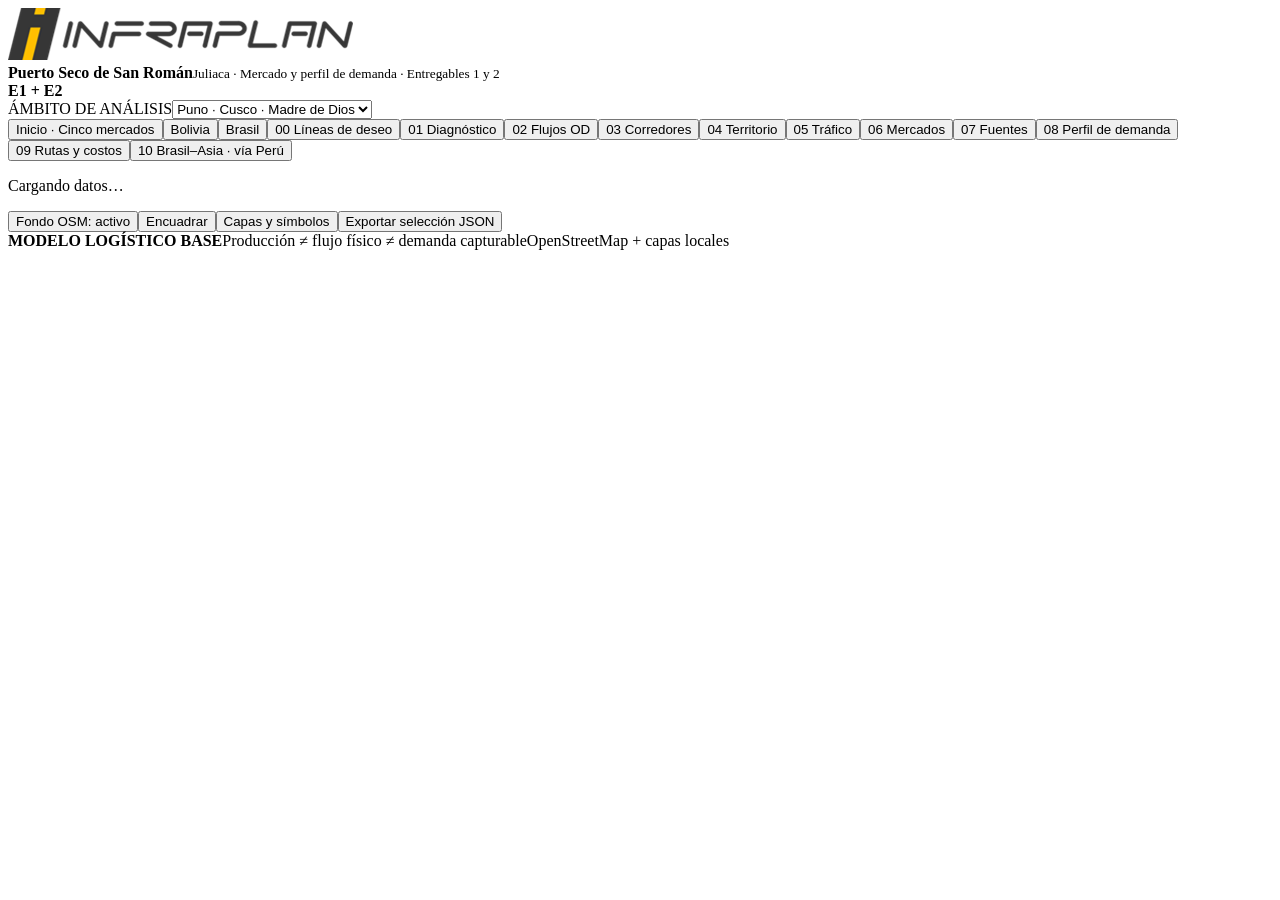
==== index.html @ 5a766ea3 "Add files via upload" ====
<!doctype html><html lang="es"><head><meta charset="utf-8"><meta name="viewport" content="width=device-width,initial-scale=1"><title>INFRAPLAN · Mercado y demanda E1–E2</title><link rel="stylesheet" href="vendor/leaflet.css"><link rel="stylesheet" href="style.css"><link rel="stylesheet" href="e2/laboratorio/laboratorio.css"><link rel="stylesheet" href="e2/laboratorio/motor_e2.css"><link rel="stylesheet" href="e2/fichas/fichas_cadenas.css"><link rel="stylesheet" href="e2/laboratorio/radar_parametros.css"></head><body>
<header><div class="brand"><img src="logo.png" alt="INFRAPLAN"></div><div><b>Puerto Seco de San Román</b><small>Juliaca · Mercado y perfil de demanda · Entregables 1 y 2</small></div><span class="edition"><b>E1 + E2</b></span></header>
<aside><div class="scope"><label for="region">ÁMBITO DE ANÁLISIS</label><select id="region"><option value="CORE">Puno · Cusco · Madre de Dios</option><option value="ALL">Macro-sur ampliado</option><option>PUNO</option><option>CUSCO</option><option>MADRE DE DIOS</option><option>AREQUIPA</option><option>MOQUEGUA</option><option>TACNA</option></select></div>
<nav><button data-tab="sintesis">Inicio · Cinco mercados</button><button data-tab="bolivia">Bolivia</button><button data-tab="brasil">Brasil</button><button data-tab="deseo">00 Líneas de deseo</button><button data-tab="diagnostico" class="active">01 Diagnóstico</button><button data-tab="flujos">02 Flujos OD</button><button data-tab="cadenas">03 Corredores</button><button data-tab="territorio">04 Territorio</button><button data-tab="trafico">05 Tráfico</button><button data-tab="mercados">06 Mercados</button><button data-tab="control">07 Fuentes</button><button data-tab="e2_perfil">08 Perfil de demanda</button><button data-tab="e2_rutas">09 Rutas y costos</button><button data-tab="e2_mercados">10 Brasil–Asia · vía Perú</button></nav><div id="content"><p>Cargando datos…</p></div></aside>
<main><div id="map"></div><div class="maptools"><button id="baseBtn">Fondo OSM: activo</button><button id="fit">Encuadrar</button><button id="layersBtn">Capas y símbolos</button><button id="export">Exportar selección JSON</button></div><div id="layers" hidden></div><div class="mapnote"><b>MODELO LOGÍSTICO BASE</b><span>Producción ≠ flujo físico ≠ demanda capturable</span><span id="mapstatus">OpenStreetMap + capas locales</span></div><div id="detail" hidden><button id="close">×</button><div id="detailbody"></div></div></main>
<script src="vendor/leaflet.js"></script><script src="vendor/plotly.min.js"></script><script src="app.js"></script><script src="extension.js"></script><script src="deseo.js"></script><script src="composicion.js"></script><script src="multinacional.js"></script><script src="actualizacion_gis.js"></script><script src="e2/e2_extension.js"></script><link rel="stylesheet" href="e2/e2_extension.css"><script src="e2/laboratorio/motor_e2_data.js"></script><script src="e2/laboratorio/parametro_almacenaje_v14.js"></script><script src="e2/laboratorio/motor_calculo.js"></script><script src="e2/laboratorio/laboratorio_motor.js"></script><script src="e2/fichas/fichas_cadenas.js"></script><script src="e2/laboratorio/diccionario_parametros.js"></script><link rel="stylesheet" href="e2/laboratorio/diccionario_parametros.css"><script src="e2/laboratorio/radar_parametros.js"></script><link rel="stylesheet" href="e2/asia/asia_integracion.css"><script src="e2/asia/asia_integracion.js"></script></body></html>
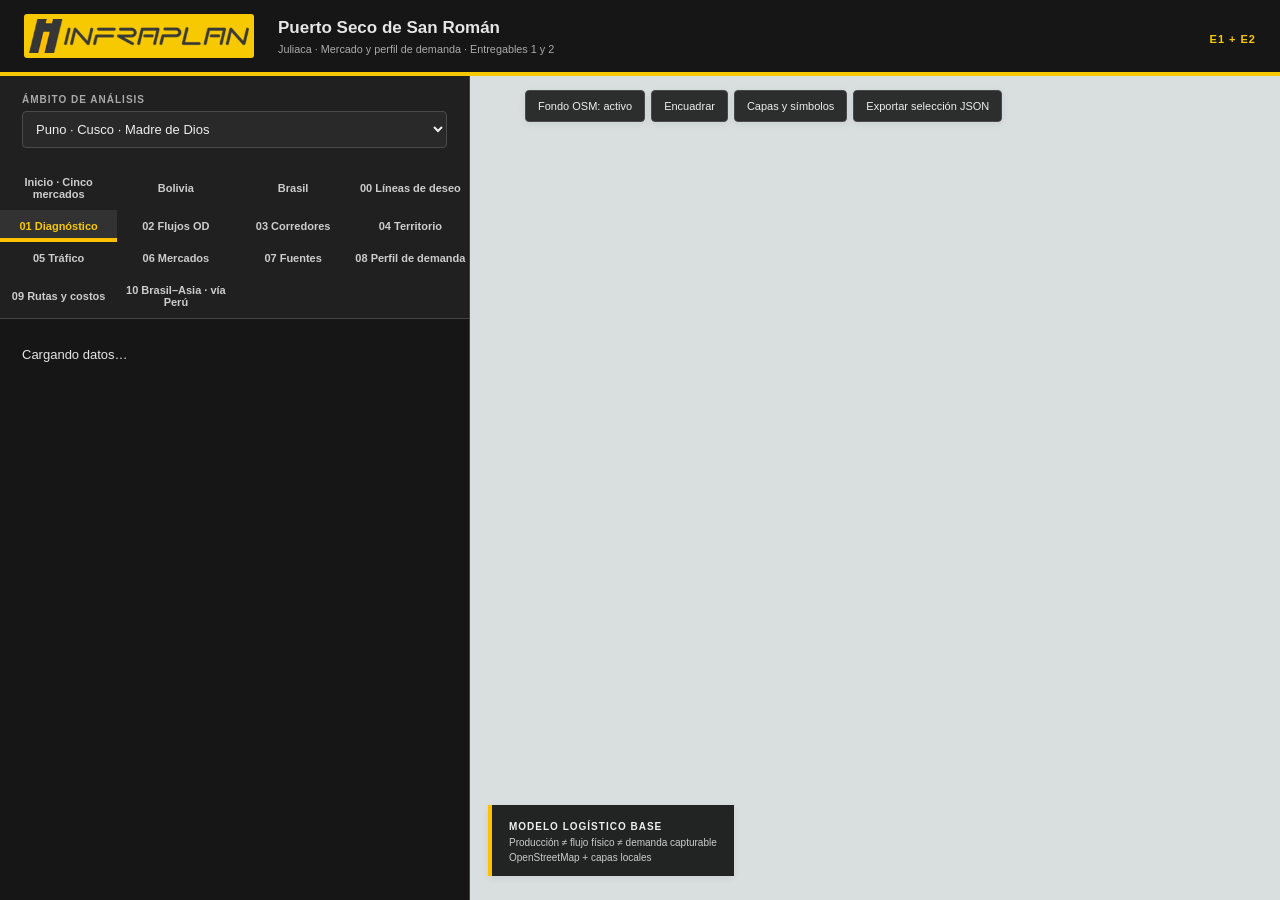
==== commit 8ff7504c: "Add files via upload" ====
--- a/index.html
+++ b/index.html
@@ -1,6 +1,6 @@
-<!doctype html><html lang="es"><head><meta charset="utf-8"><meta name="viewport" content="width=device-width,initial-scale=1"><title>INFRAPLAN · Mercado y demanda E1–E2</title><link rel="stylesheet" href="vendor/leaflet.css"><link rel="stylesheet" href="style.css"><link rel="stylesheet" href="e2/laboratorio/laboratorio.css"><link rel="stylesheet" href="e2/laboratorio/motor_e2.css"><link rel="stylesheet" href="e2/fichas/fichas_cadenas.css"><link rel="stylesheet" href="e2/laboratorio/radar_parametros.css"></head><body>
+<!doctype html><html lang="es"><head><meta charset="utf-8"><meta name="viewport" content="width=device-width,initial-scale=1"><title>INFRAPLAN · Mercado y demanda E1–E2</title><link rel="stylesheet" href="vendor/leaflet.css"><link rel="stylesheet" href="style.css"><link rel="stylesheet" href="e2/laboratorio/laboratorio.css"><link rel="stylesheet" href="e2/laboratorio/motor_e2.css"><link rel="stylesheet" href="e2/fichas/fichas_cadenas.css?v=contraste-31oct2026"><link rel="stylesheet" href="e2/laboratorio/radar_parametros.css"><link rel="stylesheet" href="e2/tarifas/cuiaba.css"></head><body>
 <header><div class="brand"><img src="logo.png" alt="INFRAPLAN"></div><div><b>Puerto Seco de San Román</b><small>Juliaca · Mercado y perfil de demanda · Entregables 1 y 2</small></div><span class="edition"><b>E1 + E2</b></span></header>
 <aside><div class="scope"><label for="region">ÁMBITO DE ANÁLISIS</label><select id="region"><option value="CORE">Puno · Cusco · Madre de Dios</option><option value="ALL">Macro-sur ampliado</option><option>PUNO</option><option>CUSCO</option><option>MADRE DE DIOS</option><option>AREQUIPA</option><option>MOQUEGUA</option><option>TACNA</option></select></div>
 <nav><button data-tab="sintesis">Inicio · Cinco mercados</button><button data-tab="bolivia">Bolivia</button><button data-tab="brasil">Brasil</button><button data-tab="deseo">00 Líneas de deseo</button><button data-tab="diagnostico" class="active">01 Diagnóstico</button><button data-tab="flujos">02 Flujos OD</button><button data-tab="cadenas">03 Corredores</button><button data-tab="territorio">04 Territorio</button><button data-tab="trafico">05 Tráfico</button><button data-tab="mercados">06 Mercados</button><button data-tab="control">07 Fuentes</button><button data-tab="e2_perfil">08 Perfil de demanda</button><button data-tab="e2_rutas">09 Rutas y costos</button><button data-tab="e2_mercados">10 Brasil–Asia · vía Perú</button></nav><div id="content"><p>Cargando datos…</p></div></aside>
 <main><div id="map"></div><div class="maptools"><button id="baseBtn">Fondo OSM: activo</button><button id="fit">Encuadrar</button><button id="layersBtn">Capas y símbolos</button><button id="export">Exportar selección JSON</button></div><div id="layers" hidden></div><div class="mapnote"><b>MODELO LOGÍSTICO BASE</b><span>Producción ≠ flujo físico ≠ demanda capturable</span><span id="mapstatus">OpenStreetMap + capas locales</span></div><div id="detail" hidden><button id="close">×</button><div id="detailbody"></div></div></main>
-<script src="vendor/leaflet.js"></script><script src="vendor/plotly.min.js"></script><script src="app.js"></script><script src="extension.js"></script><script src="deseo.js"></script><script src="composicion.js"></script><script src="multinacional.js"></script><script src="actualizacion_gis.js"></script><script src="e2/e2_extension.js"></script><link rel="stylesheet" href="e2/e2_extension.css"><script src="e2/laboratorio/motor_e2_data.js"></script><script src="e2/laboratorio/parametro_almacenaje_v14.js"></script><script src="e2/laboratorio/motor_calculo.js"></script><script src="e2/laboratorio/laboratorio_motor.js"></script><script src="e2/fichas/fichas_cadenas.js"></script><script src="e2/laboratorio/diccionario_parametros.js"></script><link rel="stylesheet" href="e2/laboratorio/diccionario_parametros.css"><script src="e2/laboratorio/radar_parametros.js"></script><link rel="stylesheet" href="e2/asia/asia_integracion.css"><script src="e2/asia/asia_integracion.js"></script></body></html>
+<script src="vendor/leaflet.js"></script><script src="vendor/plotly.min.js"></script><script src="app.js"></script><script src="extension.js"></script><script src="deseo.js"></script><script src="composicion.js"></script><script src="multinacional.js"></script><script src="actualizacion_gis.js"></script><script src="e2/e2_extension.js"></script><link rel="stylesheet" href="e2/e2_extension.css"><script src="e2/laboratorio/motor_e2_data.js"></script><script src="e2/laboratorio/parametro_almacenaje_v14.js"></script><script src="e2/laboratorio/motor_calculo.js"></script><script src="e2/laboratorio/laboratorio_motor.js"></script><script src="e2/fichas/fichas_cadenas.js"></script><script src="e2/laboratorio/diccionario_parametros.js"></script><link rel="stylesheet" href="e2/laboratorio/diccionario_parametros.css"><script src="e2/laboratorio/radar_parametros.js"></script><link rel="stylesheet" href="e2/asia/asia_integracion.css?v=contraste-31oct2026"><script src="e2/asia/asia_integracion.js"></script></body></html>
--- a/vendor/leaflet.css
+++ b/vendor/leaflet.css
@@ -0,0 +1,661 @@
+/* required styles */
+
+.leaflet-pane,
+.leaflet-tile,
+.leaflet-marker-icon,
+.leaflet-marker-shadow,
+.leaflet-tile-container,
+.leaflet-pane > svg,
+.leaflet-pane > canvas,
+.leaflet-zoom-box,
+.leaflet-image-layer,
+.leaflet-layer {
+	position: absolute;
+	left: 0;
+	top: 0;
+	}
+.leaflet-container {
+	overflow: hidden;
+	}
+.leaflet-tile,
+.leaflet-marker-icon,
+.leaflet-marker-shadow {
+	-webkit-user-select: none;
+	   -moz-user-select: none;
+	        user-select: none;
+	  -webkit-user-drag: none;
+	}
+/* Prevents IE11 from highlighting tiles in blue */
+.leaflet-tile::selection {
+	background: transparent;
+}
+/* Safari renders non-retina tile on retina better with this, but Chrome is worse */
+.leaflet-safari .leaflet-tile {
+	image-rendering: -webkit-optimize-contrast;
+	}
+/* hack that prevents hw layers "stretching" when loading new tiles */
+.leaflet-safari .leaflet-tile-container {
+	width: 1600px;
+	height: 1600px;
+	-webkit-transform-origin: 0 0;
+	}
+.leaflet-marker-icon,
+.leaflet-marker-shadow {
+	display: block;
+	}
+/* .leaflet-container svg: reset svg max-width decleration shipped in Joomla! (joomla.org) 3.x */
+/* .leaflet-container img: map is broken in FF if you have max-width: 100% on tiles */
+.leaflet-container .leaflet-overlay-pane svg {
+	max-width: none !important;
+	max-height: none !important;
+	}
+.leaflet-container .leaflet-marker-pane img,
+.leaflet-container .leaflet-shadow-pane img,
+.leaflet-container .leaflet-tile-pane img,
+.leaflet-container img.leaflet-image-layer,
+.leaflet-container .leaflet-tile {
+	max-width: none !important;
+	max-height: none !important;
+	width: auto;
+	padding: 0;
+	}
+
+.leaflet-container img.leaflet-tile {
+	/* See: https://bugs.chromium.org/p/chromium/issues/detail?id=600120 */
+	mix-blend-mode: plus-lighter;
+}
+
+.leaflet-container.leaflet-touch-zoom {
+	-ms-touch-action: pan-x pan-y;
+	touch-action: pan-x pan-y;
+	}
+.leaflet-container.leaflet-touch-drag {
+	-ms-touch-action: pinch-zoom;
+	/* Fallback for FF which doesn't support pinch-zoom */
+	touch-action: none;
+	touch-action: pinch-zoom;
+}
+.leaflet-container.leaflet-touch-drag.leaflet-touch-zoom {
+	-ms-touch-action: none;
+	touch-action: none;
+}
+.leaflet-container {
+	-webkit-tap-highlight-color: transparent;
+}
+.leaflet-container a {
+	-webkit-tap-highlight-color: rgba(51, 181, 229, 0.4);
+}
+.leaflet-tile {
+	filter: inherit;
+	visibility: hidden;
+	}
+.leaflet-tile-loaded {
+	visibility: inherit;
+	}
+.leaflet-zoom-box {
+	width: 0;
+	height: 0;
+	-moz-box-sizing: border-box;
+	     box-sizing: border-box;
+	z-index: 800;
+	}
+/* workaround for https://bugzilla.mozilla.org/show_bug.cgi?id=888319 */
+.leaflet-overlay-pane svg {
+	-moz-user-select: none;
+	}
+
+.leaflet-pane         { z-index: 400; }
+
+.leaflet-tile-pane    { z-index: 200; }
+.leaflet-overlay-pane { z-index: 400; }
+.leaflet-shadow-pane  { z-index: 500; }
+.leaflet-marker-pane  { z-index: 600; }
+.leaflet-tooltip-pane   { z-index: 650; }
+.leaflet-popup-pane   { z-index: 700; }
+
+.leaflet-map-pane canvas { z-index: 100; }
+.leaflet-map-pane svg    { z-index: 200; }
+
+.leaflet-vml-shape {
+	width: 1px;
+	height: 1px;
+	}
+.lvml {
+	behavior: url(#default#VML);
+	display: inline-block;
+	position: absolute;
+	}
+
+
+/* control positioning */
+
+.leaflet-control {
+	position: relative;
+	z-index: 800;
+	pointer-events: visiblePainted; /* IE 9-10 doesn't have auto */
+	pointer-events: auto;
+	}
+.leaflet-top,
+.leaflet-bottom {
+	position: absolute;
+	z-index: 1000;
+	pointer-events: none;
+	}
+.leaflet-top {
+	top: 0;
+	}
+.leaflet-right {
+	right: 0;
+	}
+.leaflet-bottom {
+	bottom: 0;
+	}
+.leaflet-left {
+	left: 0;
+	}
+.leaflet-control {
+	float: left;
+	clear: both;
+	}
+.leaflet-right .leaflet-control {
+	float: right;
+	}
+.leaflet-top .leaflet-control {
+	margin-top: 10px;
+	}
+.leaflet-bottom .leaflet-control {
+	margin-bottom: 10px;
+	}
+.leaflet-left .leaflet-control {
+	margin-left: 10px;
+	}
+.leaflet-right .leaflet-control {
+	margin-right: 10px;
+	}
+
+
+/* zoom and fade animations */
+
+.leaflet-fade-anim .leaflet-popup {
+	opacity: 0;
+	-webkit-transition: opacity 0.2s linear;
+	   -moz-transition: opacity 0.2s linear;
+	        transition: opacity 0.2s linear;
+	}
+.leaflet-fade-anim .leaflet-map-pane .leaflet-popup {
+	opacity: 1;
+	}
+.leaflet-zoom-animated {
+	-webkit-transform-origin: 0 0;
+	    -ms-transform-origin: 0 0;
+	        transform-origin: 0 0;
+	}
+svg.leaflet-zoom-animated {
+	will-change: transform;
+}
+
+.leaflet-zoom-anim .leaflet-zoom-animated {
+	-webkit-transition: -webkit-transform 0.25s cubic-bezier(0,0,0.25,1);
+	   -moz-transition:    -moz-transform 0.25s cubic-bezier(0,0,0.25,1);
+	        transition:         transform 0.25s cubic-bezier(0,0,0.25,1);
+	}
+.leaflet-zoom-anim .leaflet-tile,
+.leaflet-pan-anim .leaflet-tile {
+	-webkit-transition: none;
+	   -moz-transition: none;
+	        transition: none;
+	}
+
+.leaflet-zoom-anim .leaflet-zoom-hide {
+	visibility: hidden;
+	}
+
+
+/* cursors */
+
+.leaflet-interactive {
+	cursor: pointer;
+	}
+.leaflet-grab {
+	cursor: -webkit-grab;
+	cursor:    -moz-grab;
+	cursor:         grab;
+	}
+.leaflet-crosshair,
+.leaflet-crosshair .leaflet-interactive {
+	cursor: crosshair;
+	}
+.leaflet-popup-pane,
+.leaflet-control {
+	cursor: auto;
+	}
+.leaflet-dragging .leaflet-grab,
+.leaflet-dragging .leaflet-grab .leaflet-interactive,
+.leaflet-dragging .leaflet-marker-draggable {
+	cursor: move;
+	cursor: -webkit-grabbing;
+	cursor:    -moz-grabbing;
+	cursor:         grabbing;
+	}
+
+/* marker & overlays interactivity */
+.leaflet-marker-icon,
+.leaflet-marker-shadow,
+.leaflet-image-layer,
+.leaflet-pane > svg path,
+.leaflet-tile-container {
+	pointer-events: none;
+	}
+
+.leaflet-marker-icon.leaflet-interactive,
+.leaflet-image-layer.leaflet-interactive,
+.leaflet-pane > svg path.leaflet-interactive,
+svg.leaflet-image-layer.leaflet-interactive path {
+	pointer-events: visiblePainted; /* IE 9-10 doesn't have auto */
+	pointer-events: auto;
+	}
+
+/* visual tweaks */
+
+.leaflet-container {
+	background: #ddd;
+	outline-offset: 1px;
+	}
+.leaflet-container a {
+	color: #0078A8;
+	}
+.leaflet-zoom-box {
+	border: 2px dotted #38f;
+	background: rgba(255,255,255,0.5);
+	}
+
+
+/* general typography */
+.leaflet-container {
+	font-family: "Helvetica Neue", Arial, Helvetica, sans-serif;
+	font-size: 12px;
+	font-size: 0.75rem;
+	line-height: 1.5;
+	}
+
+
+/* general toolbar styles */
+
+.leaflet-bar {
+	box-shadow: 0 1px 5px rgba(0,0,0,0.65);
+	border-radius: 4px;
+	}
+.leaflet-bar a {
+	background-color: #fff;
+	border-bottom: 1px solid #ccc;
+	width: 26px;
+	height: 26px;
+	line-height: 26px;
+	display: block;
+	text-align: center;
+	text-decoration: none;
+	color: black;
+	}
+.leaflet-bar a,
+.leaflet-control-layers-toggle {
+	background-position: 50% 50%;
+	background-repeat: no-repeat;
+	display: block;
+	}
+.leaflet-bar a:hover,
+.leaflet-bar a:focus {
+	background-color: #f4f4f4;
+	}
+.leaflet-bar a:first-child {
+	border-top-left-radius: 4px;
+	border-top-right-radius: 4px;
+	}
+.leaflet-bar a:last-child {
+	border-bottom-left-radius: 4px;
+	border-bottom-right-radius: 4px;
+	border-bottom: none;
+	}
+.leaflet-bar a.leaflet-disabled {
+	cursor: default;
+	background-color: #f4f4f4;
+	color: #bbb;
+	}
+
+.leaflet-touch .leaflet-bar a {
+	width: 30px;
+	height: 30px;
+	line-height: 30px;
+	}
+.leaflet-touch .leaflet-bar a:first-child {
+	border-top-left-radius: 2px;
+	border-top-right-radius: 2px;
+	}
+.leaflet-touch .leaflet-bar a:last-child {
+	border-bottom-left-radius: 2px;
+	border-bottom-right-radius: 2px;
+	}
+
+/* zoom control */
+
+.leaflet-control-zoom-in,
+.leaflet-control-zoom-out {
+	font: bold 18px 'Lucida Console', Monaco, monospace;
+	text-indent: 1px;
+	}
+
+.leaflet-touch .leaflet-control-zoom-in, .leaflet-touch .leaflet-control-zoom-out  {
+	font-size: 22px;
+	}
+
+
+/* layers control */
+
+.leaflet-control-layers {
+	box-shadow: 0 1px 5px rgba(0,0,0,0.4);
+	background: #fff;
+	border-radius: 5px;
+	}
+.leaflet-control-layers-toggle {
+	background-image: url(images/layers.png);
+	width: 36px;
+	height: 36px;
+	}
+.leaflet-retina .leaflet-control-layers-toggle {
+	background-image: url(images/layers-2x.png);
+	background-size: 26px 26px;
+	}
+.leaflet-touch .leaflet-control-layers-toggle {
+	width: 44px;
+	height: 44px;
+	}
+.leaflet-control-layers .leaflet-control-layers-list,
+.leaflet-control-layers-expanded .leaflet-control-layers-toggle {
+	display: none;
+	}
+.leaflet-control-layers-expanded .leaflet-control-layers-list {
+	display: block;
+	position: relative;
+	}
+.leaflet-control-layers-expanded {
+	padding: 6px 10px 6px 6px;
+	color: #333;
+	background: #fff;
+	}
+.leaflet-control-layers-scrollbar {
+	overflow-y: scroll;
+	overflow-x: hidden;
+	padding-right: 5px;
+	}
+.leaflet-control-layers-selector {
+	margin-top: 2px;
+	position: relative;
+	top: 1px;
+	}
+.leaflet-control-layers label {
+	display: block;
+	font-size: 13px;
+	font-size: 1.08333em;
+	}
+.leaflet-control-layers-separator {
+	height: 0;
+	border-top: 1px solid #ddd;
+	margin: 5px -10px 5px -6px;
+	}
+
+/* Default icon URLs */
+.leaflet-default-icon-path { /* used only in path-guessing heuristic, see L.Icon.Default */
+	background-image: url(images/marker-icon.png);
+	}
+
+
+/* attribution and scale controls */
+
+.leaflet-container .leaflet-control-attribution {
+	background: #fff;
+	background: rgba(255, 255, 255, 0.8);
+	margin: 0;
+	}
+.leaflet-control-attribution,
+.leaflet-control-scale-line {
+	padding: 0 5px;
+	color: #333;
+	line-height: 1.4;
+	}
+.leaflet-control-attribution a {
+	text-decoration: none;
+	}
+.leaflet-control-attribution a:hover,
+.leaflet-control-attribution a:focus {
+	text-decoration: underline;
+	}
+.leaflet-attribution-flag {
+	display: inline !important;
+	vertical-align: baseline !important;
+	width: 1em;
+	height: 0.6669em;
+	}
+.leaflet-left .leaflet-control-scale {
+	margin-left: 5px;
+	}
+.leaflet-bottom .leaflet-control-scale {
+	margin-bottom: 5px;
+	}
+.leaflet-control-scale-line {
+	border: 2px solid #777;
+	border-top: none;
+	line-height: 1.1;
+	padding: 2px 5px 1px;
+	white-space: nowrap;
+	-moz-box-sizing: border-box;
+	     box-sizing: border-box;
+	background: rgba(255, 255, 255, 0.8);
+	text-shadow: 1px 1px #fff;
+	}
+.leaflet-control-scale-line:not(:first-child) {
+	border-top: 2px solid #777;
+	border-bottom: none;
+	margin-top: -2px;
+	}
+.leaflet-control-scale-line:not(:first-child):not(:last-child) {
+	border-bottom: 2px solid #777;
+	}
+
+.leaflet-touch .leaflet-control-attribution,
+.leaflet-touch .leaflet-control-layers,
+.leaflet-touch .leaflet-bar {
+	box-shadow: none;
+	}
+.leaflet-touch .leaflet-control-layers,
+.leaflet-touch .leaflet-bar {
+	border: 2px solid rgba(0,0,0,0.2);
+	background-clip: padding-box;
+	}
+
+
+/* popup */
+
+.leaflet-popup {
+	position: absolute;
+	text-align: center;
+	margin-bottom: 20px;
+	}
+.leaflet-popup-content-wrapper {
+	padding: 1px;
+	text-align: left;
+	border-radius: 12px;
+	}
+.leaflet-popup-content {
+	margin: 13px 24px 13px 20px;
+	line-height: 1.3;
+	font-size: 13px;
+	font-size: 1.08333em;
+	min-height: 1px;
+	}
+.leaflet-popup-content p {
+	margin: 17px 0;
+	margin: 1.3em 0;
+	}
+.leaflet-popup-tip-container {
+	width: 40px;
+	height: 20px;
+	position: absolute;
+	left: 50%;
+	margin-top: -1px;
+	margin-left: -20px;
+	overflow: hidden;
+	pointer-events: none;
+	}
+.leaflet-popup-tip {
+	width: 17px;
+	height: 17px;
+	padding: 1px;
+
+	margin: -10px auto 0;
+	pointer-events: auto;
+
+	-webkit-transform: rotate(45deg);
+	   -moz-transform: rotate(45deg);
+	    -ms-transform: rotate(45deg);
+	        transform: rotate(45deg);
+	}
+.leaflet-popup-content-wrapper,
+.leaflet-popup-tip {
+	background: white;
+	color: #333;
+	box-shadow: 0 3px 14px rgba(0,0,0,0.4);
+	}
+.leaflet-container a.leaflet-popup-close-button {
+	position: absolute;
+	top: 0;
+	right: 0;
+	border: none;
+	text-align: center;
+	width: 24px;
+	height: 24px;
+	font: 16px/24px Tahoma, Verdana, sans-serif;
+	color: #757575;
+	text-decoration: none;
+	background: transparent;
+	}
+.leaflet-container a.leaflet-popup-close-button:hover,
+.leaflet-container a.leaflet-popup-close-button:focus {
+	color: #585858;
+	}
+.leaflet-popup-scrolled {
+	overflow: auto;
+	}
+
+.leaflet-oldie .leaflet-popup-content-wrapper {
+	-ms-zoom: 1;
+	}
+.leaflet-oldie .leaflet-popup-tip {
+	width: 24px;
+	margin: 0 auto;
+
+	-ms-filter: "progid:DXImageTransform.Microsoft.Matrix(M11=0.70710678, M12=0.70710678, M21=-0.70710678, M22=0.70710678)";
+	filter: progid:DXImageTransform.Microsoft.Matrix(M11=0.70710678, M12=0.70710678, M21=-0.70710678, M22=0.70710678);
+	}
+
+.leaflet-oldie .leaflet-control-zoom,
+.leaflet-oldie .leaflet-control-layers,
+.leaflet-oldie .leaflet-popup-content-wrapper,
+.leaflet-oldie .leaflet-popup-tip {
+	border: 1px solid #999;
+	}
+
+
+/* div icon */
+
+.leaflet-div-icon {
+	background: #fff;
+	border: 1px solid #666;
+	}
+
+
+/* Tooltip */
+/* Base styles for the element that has a tooltip */
+.leaflet-tooltip {
+	position: absolute;
+	padding: 6px;
+	background-color: #fff;
+	border: 1px solid #fff;
+	border-radius: 3px;
+	color: #222;
+	white-space: nowrap;
+	-webkit-user-select: none;
+	-moz-user-select: none;
+	-ms-user-select: none;
+	user-select: none;
+	pointer-events: none;
+	box-shadow: 0 1px 3px rgba(0,0,0,0.4);
+	}
+.leaflet-tooltip.leaflet-interactive {
+	cursor: pointer;
+	pointer-events: auto;
+	}
+.leaflet-tooltip-top:before,
+.leaflet-tooltip-bottom:before,
+.leaflet-tooltip-left:before,
+.leaflet-tooltip-right:before {
+	position: absolute;
+	pointer-events: none;
+	border: 6px solid transparent;
+	background: transparent;
+	content: "";
+	}
+
+/* Directions */
+
+.leaflet-tooltip-bottom {
+	margin-top: 6px;
+}
+.leaflet-tooltip-top {
+	margin-top: -6px;
+}
+.leaflet-tooltip-bottom:before,
+.leaflet-tooltip-top:before {
+	left: 50%;
+	margin-left: -6px;
+	}
+.leaflet-tooltip-top:before {
+	bottom: 0;
+	margin-bottom: -12px;
+	border-top-color: #fff;
+	}
+.leaflet-tooltip-bottom:before {
+	top: 0;
+	margin-top: -12px;
+	margin-left: -6px;
+	border-bottom-color: #fff;
+	}
+.leaflet-tooltip-left {
+	margin-left: -6px;
+}
+.leaflet-tooltip-right {
+	margin-left: 6px;
+}
+.leaflet-tooltip-left:before,
+.leaflet-tooltip-right:before {
+	top: 50%;
+	margin-top: -6px;
+	}
+.leaflet-tooltip-left:before {
+	right: 0;
+	margin-right: -12px;
+	border-left-color: #fff;
+	}
+.leaflet-tooltip-right:before {
+	left: 0;
+	margin-left: -12px;
+	border-right-color: #fff;
+	}
+
+/* Printing */
+
+@media print {
+	/* Prevent printers from removing background-images of controls. */
+	.leaflet-control {
+		-webkit-print-color-adjust: exact;
+		print-color-adjust: exact;
+		}
+	}
--- a/style.css
+++ b/style.css
@@ -0,0 +1,13 @@
+:root{--yellow:#FFC000;--ink:#222;--muted:#697078;--line:#E6E6E6;--panel:#fff;--dark:#363636}*{box-sizing:border-box}body{margin:0;font:13px 'Segoe UI',Arial,sans-serif;color:var(--ink);background:#f5f5f3}header{height:76px;background:#fff;border-bottom:4px solid var(--yellow);display:flex;align-items:center;gap:32px;padding:14px 24px}header b{font-size:17px}small{display:block;color:var(--muted);margin-top:5px}.brand{font-size:23px;font-weight:900;letter-spacing:1.5px;border-left:6px solid var(--yellow);padding-left:12px}.brand span{display:block;font-size:7px;letter-spacing:2px;margin-top:3px}.edition{margin-left:auto;color:var(--muted);font-size:10px;letter-spacing:1px}.edition b{display:block;font-size:11px;color:#333;margin-top:5px}aside{position:absolute;top:76px;bottom:0;width:490px;background:#fafaf8;overflow:auto;border-right:1px solid #ddd}.scope{padding:18px 22px;background:#fff}label{font-size:10px;font-weight:700;letter-spacing:1px;display:block;color:var(--muted);margin-bottom:6px}select,input{font:inherit;background:white;border:1px solid #ccc;padding:9px;border-radius:4px;width:100%;color:#222}nav{display:grid;grid-template-columns:repeat(4,1fr);position:sticky;top:0;z-index:5;background:#fff;border-bottom:1px solid #ddd}button{font:inherit;cursor:pointer;border:1px solid #ddd;background:white;padding:9px 12px;border-radius:4px;color:#222}nav button{border:0;border-radius:0;padding:14px 4px;font-size:11px;font-weight:650}nav button.active{background:#363636;color:#fff;box-shadow:inset 0 -4px #FFC000}#content{padding:18px 22px}h1{font-size:23px;line-height:1.2;margin:3px 0 10px}h2{font-size:17px;margin:22px 0 10px}h3{font-size:14px;margin:8px 0}p{line-height:1.6;margin:8px 0}.eyebrow{font-size:10px;color:#767676;font-weight:700;letter-spacing:1.3px}.intro{color:#687078;font-size:12px}.cards{display:grid;grid-template-columns:1fr 1fr;gap:10px;margin:18px 0}.card{background:#fff;border:1px solid #e1e1df;padding:14px;border-radius:6px}.card b{font-size:23px;display:block;margin:5px 0}.card small{font-size:10px}.note{background:#fff8db;border-left:3px solid #FFC000;padding:10px 12px;line-height:1.6;font-size:11px;margin:12px 0}.plot{height:250px;background:#fff;border:1px solid #eee;border-radius:5px;margin:8px 0}.row{display:flex;gap:8px;margin:10px 0}.row>*{flex:1;min-width:0}.chain{display:block;text-align:left;width:100%;padding:12px;background:#fff;border:1px solid #ddd;border-left:4px solid #FFC000;margin:8px 0;line-height:1.5}.chain.selected{background:#fff5c9}.tag{font-size:9px;background:#efefef;padding:3px 5px;border-radius:3px;display:inline-block;margin:2px}.tag.warn{background:#fff0c2}.tag.ok{background:#e3efe5}main{position:absolute;left:490px;right:0;top:76px;bottom:0}#map{height:100%;background:#edf0ef}.maptools{position:absolute;top:14px;left:55px;z-index:600;display:flex;gap:6px}.maptools button{box-shadow:0 2px 8px #0001;font-size:11px}.mapnote{position:absolute;bottom:24px;left:18px;z-index:500;background:#fffE;padding:13px 17px;max-width:390px;border-left:4px solid #FFC000;box-shadow:0 2px 8px #0001;pointer-events:none}.mapnote b{font-size:10px;letter-spacing:1px}.mapnote span{display:block;font-size:10px;margin-top:4px;color:#62676c}#layers{position:absolute;right:15px;top:58px;width:250px;background:#fff;padding:15px;z-index:800;box-shadow:0 3px 18px #0002;border-radius:6px}#layers label{display:flex;gap:8px;align-items:center;font-size:11px;letter-spacing:0;color:#333;padding:5px 0}#layers input{width:14px}.swatch{width:18px;height:4px;display:inline-block}.symbol{border:2px solid white;box-shadow:0 0 0 1px #333;background:#363636;color:white;font-size:12px;line-height:21px;text-align:center;border-radius:3px;width:24px;height:24px}.symbol.port{background:#23688d}.symbol.border{background:#ac6321;transform:rotate(45deg)}.symbol.rail{background:#555}.symbol.hub{background:#FFC000;color:#222;border-radius:50%;width:30px;height:30px;font-size:16px;line-height:26px}#detail{position:absolute;right:16px;top:62px;bottom:24px;width:340px;background:#fff;z-index:700;padding:20px;overflow:auto;box-shadow:0 4px 20px #0003;border-top:4px solid #FFC000}#close{float:right;font-size:20px;padding:0 7px;border:0}table{border-collapse:collapse;width:100%;font-size:10px;background:#fff}th,td{text-align:left;border-bottom:1px solid #e5e5e5;padding:7px;vertical-align:top}th{background:#f2f2ef}a{color:#23688d}.scroll{overflow:auto;max-height:300px}.empty{padding:18px;background:#eee;color:#666}.leaflet-tooltip{font-family:inherit}.leaflet-popup-content{max-height:280px;overflow:auto}details{margin:12px 0}summary{cursor:pointer;font-weight:700}.muted{color:#70777c}.legendrow{margin:6px 0;font-size:11px}@media(max-width:950px){aside{width:390px}main{left:390px}.edition{display:none}.maptools{left:50px;right:10px;flex-wrap:wrap}}@media(max-width:700px){header{gap:15px;padding:10px;height:85px}.brand{font-size:16px}header b{font-size:12px}aside{top:85px;width:100%;bottom:48%;}main{top:52%;left:0}.mapnote{max-width:240px;bottom:15px}#detail{width:85%;top:55px}}
+
+.region-label{font-size:10px;font-weight:700;letter-spacing:1px;text-align:center;color:#555;text-shadow:0 1px 2px white,1px 0 2px white;pointer-events:none}
+/* Visual system adapted from supplied INFRAPLAN V21 reference. */
+:root{--ink:#e5e5e5;--muted:#aaa;--line:#3b3b3b;--panel:#202020;--dark:#161616}body{background:#161616;color:var(--ink)}header{background:#161616;border-color:#f6c900;gap:24px}.brand{border:0;padding:5px;background:#f6c900;border-radius:3px}.brand img{width:220px;display:block}.edition b{color:#f6c900}aside{width:470px;background:#161616;border-color:#444}.scope,nav{background:#202020}nav{grid-template-columns:repeat(4,1fr);border-color:#444}nav button{padding:10px 3px;color:#ccc;background:#202020}nav button.active{background:#323232;color:#f6c900}main{left:470px}select,input,button{background:#292929;border-color:#4a4a4a;color:#eee}.card,.plot,.chain,table,#layers,#detail{background:#202020;border-color:#3d3d3d}.card b{color:#f6c900}.card{border-radius:4px}h1{font-size:25px}.note{background:#302c18;color:#e0d8b4}.intro,.muted,.eyebrow{color:#aaa}th{background:#313131}td,th{border-color:#3b3b3b}.tag{background:#333}.tag.warn{background:#4b401e}.tag.ok{background:#29402e}.mapnote{background:#161616ee;color:#eee}.mapnote span{color:#ccc}#layers label{color:#ddd}#layers{max-height:75vh;overflow:auto}#detail{color:#eee}.leaflet-popup-content{color:#222}.leaflet-control-attribution{color:#333}.maptools button{background:#202020ed}.empty{background:#292929;color:#bbb}.scroll{max-height:380px}a{color:#85b8da}.region-label{color:#333}.plot{overflow:hidden}.leaflet-tooltip{color:#222}#map{background:#d9dfdf}@media(max-width:950px){aside{width:390px}main{left:390px}.brand img{width:170px}}@media(max-width:700px){aside{width:100%}main{left:0}.brand img{width:130px}header small{font-size:9px}}
+
+@keyframes desireflow{from{stroke-dashoffset:40}to{stroke-dashoffset:0}}.desire-motion{animation:desireflow 2s linear infinite}.direction-arrow{display:block;line-height:12px;font-size:13px;text-shadow:0 0 2px white;transform-origin:50% 50%}nav{grid-template-columns:repeat(4,1fr)}
+/* Fichas de composición y lectura bilateral */
+#detail{width:440px;max-width:calc(100% - 32px)}.evidence-total{font-size:30px;font-weight:750;color:#f6c900;margin-top:14px}.evidence-total span{font-size:16px}.composition-summary{padding:12px;background:#302c18;line-height:1.6;border-left:3px solid #f6c900}.product-item{padding:12px 0;border-bottom:1px solid #444;line-height:1.45}.product-item b{font-size:12px;overflow-wrap:anywhere}.rank-number{color:#f6c900;padding-right:8px}.product-track{height:8px;background:#3c3c3c;border-radius:4px;margin:8px 0}.product-track span{display:block;height:8px;background:#e5b700;border-radius:4px}.product-values{display:flex;justify-content:space-between;color:#ccc}.product-values strong{color:#f6c900}.residual{padding:10px;background:#303030;color:#ccc;margin-top:8px}.evidence-controls button{padding:8px 5px}.leaflet-interactive{cursor:pointer}@media(max-width:700px){#detail{width:calc(100% - 32px)}}
+/* R13 navigation and accessible focus */
+a.download{display:block;margin:18px 0;padding:12px;background:#FFC000;color:#202020;text-decoration:none;font-weight:700;border-radius:4px}button:focus-visible,a:focus-visible,select:focus-visible,input:focus-visible{outline:2px solid #FFC000;outline-offset:2px}#sourceSearch13{width:100%}.intro{overflow-wrap:anywhere}
+
+.gis-legend{background:#fffef5;border:1px solid #aaa;padding:12px;max-width:290px;font:12px/1.5 Arial;box-shadow:0 2px 7px #0002}.gis-legend:empty{display:none}.gis-legend b,.gis-legend small{display:block}.gis-legend i{display:inline-block;width:20px;height:10px;margin-right:6px}.gis-symbol{background:white;border:1px solid #444;border-radius:50%;text-align:center;font-size:17px}.gis-city{font-size:11px;background:#fffd;border:0;box-shadow:none}.gis-brand{background:white;padding:6px}.gis-brand img{width:110px}.gis-logout{position:fixed;right:14px;top:78px;z-index:1500;background:#ffbe00;padding:8px;border:1px solid #777;border-radius:4px}#gisOptions label{display:block;padding:4px}#layers{max-height:70vh;overflow:auto}@media print{header,aside,.maptools,.mapnote,.gis-logout,#detail{display:none!important}main{position:static!important;width:270mm!important;height:180mm!important;margin:0!important}#map{width:270mm!important;height:180mm!important}body{print-color-adjust:exact;-webkit-print-color-adjust:exact}}
--- a/e2/laboratorio/laboratorio.css
+++ b/e2/laboratorio/laboratorio.css
@@ -0,0 +1,50 @@
+#e2labStage,.e2lab,.e2lab *{box-sizing:border-box}
+#e2labStage{position:absolute;inset:0;background:#f5f6f7;color:#1e293b;z-index:625;overflow:auto;font:13px 'Segoe UI',Arial,sans-serif;padding:24px;display:none}
+#e2labStage .lab-title{color:#151d27;font-size:22px;line-height:1.25;margin:3px 0 7px;font-weight:800}
+#e2labStage .lab-muted{color:#617082;font-size:12px;line-height:1.5}
+#e2labStage .lab-kpis{display:grid;grid-template-columns:repeat(4,minmax(120px,1fr));gap:11px;margin:17px 0}
+#e2labStage .lab-kpi{background:#fff;border:1px solid #d9dee5;border-top:4px solid #f4bb17;padding:14px;border-radius:7px}
+#e2labStage .lab-kpi b{font-size:22px;color:#192536;display:block;margin:5px 0}
+#e2labStage .lab-grid{display:grid;grid-template-columns:1fr 1fr;gap:12px}
+#e2labStage .lab-panel{background:#fff;border:1px solid #dce1e7;border-radius:8px;padding:15px;min-width:0}
+#e2labStage .lab-panel h3{font-size:14px;color:#213042;margin-bottom:10px}
+#e2labStage .lab-plot{height:345px;min-width:0;width:100%}
+#e2labStage .lab-wide{grid-column:1 / -1}
+#e2labStage .lab-table{width:100%;border-collapse:collapse;font-size:11px;background:#fff;color:#263348}
+#e2labStage .lab-table th{background:#253342;color:#fff;padding:9px;text-align:left}
+#e2labStage .lab-table td{border-bottom:1px solid #e5e8ed;padding:8px;color:#263348}
+#e2labStage .lab-scroll{max-height:300px;overflow:auto}
+#e2labStage .lab-caption{font-size:11px;color:#526275;line-height:1.5;margin-top:8px}
+#e2labStage .lab-legend{font-size:11px;background:#fff6d6;border-left:3px solid #e1ae1a;padding:10px;color:#374151}
+#e2labStage .lab-button,.e2lab-side button{border:1px solid #d1ad25;background:#ffc72c;color:#17202b;font-weight:700;border-radius:5px;padding:9px 12px;cursor:pointer}
+#e2labStage .lab-button:hover,.e2lab-side button:hover{background:#f3b30c}
+.e2lab-side{color:#f4f4f4}
+.e2lab-side h1{color:#f6c900;font-size:19px}
+.e2lab-side label{color:#e7e7e7!important;font-size:11px;letter-spacing:0;font-weight:600;margin:10px 0 5px}
+.e2lab-side select,.e2lab-side input{background:#fff!important;color:#1f2937!important;width:100%;border-radius:5px;border:1px solid #cbd5e1;padding:8px}
+.e2lab-side input[type=range]{padding:0;accent-color:#f4bf20}
+.e2lab-side .e2lab-val{float:right;color:#f6c900;font-weight:bold}
+.e2lab-side .e2lab-small{font-size:11px;line-height:1.55;color:#e4e4e4}
+.e2lab-side .e2lab-note{border-left:3px solid #f6c900;background:#292929;padding:10px;margin:10px 0}
+.e2lab-side .e2lab-controls{max-height:420px;overflow:auto;padding-right:5px}
+.e2lab-side .e2lab-metrics{background:#282828;padding:10px;margin:12px 0;border-radius:6px;color:#fff}
+.e2lab-side .e2lab-metrics b{color:#ffcf2d}
+.e2lab-side details{border-top:1px solid #444;padding:9px 0}
+.e2lab-side summary{cursor:pointer;color:#ffce27}
+#e2labStage .lab-params{display:grid;grid-template-columns:repeat(3,minmax(150px,1fr));gap:5px}
+#e2labStage .lab-params span{font-size:11px;background:#f1f4f6;color:#273648;padding:6px;border-radius:3px;word-break:break-word}
+@media(max-width:1350px){#e2labStage .lab-grid{grid-template-columns:1fr}#e2labStage .lab-kpis{grid-template-columns:repeat(2,1fr)}#e2labStage .lab-wide{grid-column:auto}}
+@media(max-width:700px){#e2labStage{padding:12px}#e2labStage .lab-kpis{grid-template-columns:1fr 1fr}#e2labStage .lab-kpi b{font-size:17px}#e2labStage .lab-params{grid-template-columns:1fr}}
+
+/* V8: legibilidad de distribuciones y comparador de métodos */
+#e2labStage .lab-v8-section{border-top:3px solid #d4a018}
+#e2labStage .lab-v8-top{display:flex;flex-wrap:wrap;justify-content:space-between;align-items:center;gap:8px}
+#e2labStage .lab-v8-chip{background:#fef3c7;color:#755511;padding:6px 10px;border-radius:20px;font-size:11px;font-weight:700}
+#e2labStage .lab-v8-controlbar{display:flex;align-items:end;flex-wrap:wrap;gap:10px;margin:14px 0 6px}
+#e2labStage .lab-v8-controlbar label{display:flex;flex-direction:column;gap:5px;font-size:11px;color:#344357;font-weight:700;flex:1 1 160px}
+#e2labStage .lab-v8-controlbar label:first-child{flex:2 1 275px}
+#e2labStage .lab-v8-controlbar select{background:#fff;color:#253349;font-size:12px;min-height:36px;border:1px solid #c7cfd8;border-radius:5px;padding:6px;width:100%}
+#e2labStage .lab-v8-note{color:#607080}
+#e2labStage #labClusterCompare{overflow:auto;margin-top:8px}
+.e2lab-side #labMethodNote{margin:8px 0 10px;padding:7px;border-left:2px solid #f4bf20}
+@media(max-width:850px){#e2labStage .lab-v8-controlbar{flex-direction:column;align-items:stretch}#e2labStage .lab-v8-controlbar label{width:100%}}
--- a/e2/laboratorio/motor_e2.css
+++ b/e2/laboratorio/motor_e2.css
@@ -0,0 +1,10 @@
+/* Reuse V8 design language: charcoal aside, yellow accent, white analytical panels */
+#e2labStage .lab-panel a{color:#276a9d;text-decoration:underline}
+#e2labStage .lab-panel a:visited{color:#6d3e8e}
+#e2labStage .lab-scroll{max-height:420px;overflow:auto}
+#e2labStage .lab-caption{line-height:1.6}
+.e2lab-side #e2Params small{display:block;color:#cbd5df;padding-bottom:7px}
+.e2lab-side #e2Params input{margin-top:1px}
+.e2lab-side #e2Run,.e2lab-side #e2Reset{width:100%;margin:6px 0}
+.e2lab-side h1{margin:7px 0 10px}
+.e2lab-side #e2Params{max-height:370px}
--- a/e2/fichas/fichas_cadenas.css
+++ b/e2/fichas/fichas_cadenas.css
@@ -0,0 +1,11 @@
+#e2fStage{position:absolute;inset:0;z-index:630;pointer-events:none;display:none;color:#26374a;font-family:Segoe UI,Arial,sans-serif}
+#e2fStage *{box-sizing:border-box}#e2fStage .e2fLeft{position:absolute;left:0;top:0;bottom:0;width:57%;pointer-events:auto;overflow:auto;background:#f5f7f9;padding:19px 20px;border-right:2px solid #d3a633;box-shadow:2px 0 12px #0001}
+#e2fStage h3{font-size:13px;color:#273950;margin:16px 0 8px}#e2fStage .e2fTitle{font-size:21px;font-weight:800;color:#1e2c3b}#e2fStage .e2fSub{font-size:11px;color:#5d7184;line-height:1.6}
+#e2fStage .e2fKpis{display:grid;grid-template-columns:repeat(4,1fr);gap:7px;margin:14px 0}#e2fStage .e2fKpis>div{border:1px solid #e2e7ed;border-top:3px solid #d9a521;background:#fff;padding:9px;border-radius:5px}#e2fStage .e2fKpis small{display:block;font-size:10px;color:#6d7987}#e2fStage .e2fKpis b{display:block;font-size:17px;color:#223148;white-space:nowrap}
+#e2fStage .e2fNote,#e2fStage .e2fTwo>div{background:#fff;border:1px solid #e2e7ed;padding:12px;border-radius:6px;font-size:11px;line-height:1.65}#e2fStage .e2fRouteSeq{padding:4px 0;border-bottom:1px solid #eee;color:#45637f}
+#e2fStage .e2fPlot{height:280px;background:#fff;border:1px solid #e2e7ed;border-radius:6px}#e2fStage .e2fTwo{display:grid;grid-template-columns:1fr 1fr;gap:11px}
+#e2fStage .e2fLine{display:flex;align-items:center;justify-content:space-between;border-bottom:1px solid #e7eaee;padding:6px 0;gap:8px}
+#e2fStage .e2fNegative{color:#b24339!important}#e2fStage .e2fPositive{color:#16805a!important}#e2fStage .e2fScroll{overflow:auto;max-height:390px;background:#fff;border:1px solid #e2e7ed;border-radius:6px}#e2fStage table{width:100%;border-collapse:collapse;font-size:10px}#e2fStage th{background:#253342;color:white;text-align:left;padding:8px;white-space:nowrap}#e2fStage td{border-bottom:1px solid #e2e7ed;padding:7px}#e2fStage .e2fFoot,#e2fStage .e2fTiny{font-size:10px;line-height:1.55;color:#657488}
+.e2fSide{color:#edf1f6}.e2fSide h1{color:#f4c529;font-size:19px}.e2fSide p{font-size:11px;line-height:1.5}.e2fSide label{display:block;color:#e4e9f0;font-size:11px;margin:14px 0 5px}.e2fSide input,.e2fSide select{width:100%;accent-color:#e3b120}.e2fSide select{background:#fff;color:#26374a;padding:9px;border-radius:5px}.e2fSide input[type=range]{margin:2px 0}.e2fSide button{border:1px solid #b4891b;background:#ffc92b;padding:10px;margin:14px 0;cursor:pointer;font-weight:700;border-radius:5px;width:100%;color:#1f2b39}.e2fSide .e2fWarning{padding:11px;margin:13px 0;background:#313c4a;border-left:3px solid #e7bf4b}.e2fSide .e2fWarning p{color:#edf1f6}
+@media(max-width:1150px){#e2fStage .e2fLeft{width:70%}#e2fStage .e2fKpis{grid-template-columns:repeat(2,1fr)}}
+@media(max-width:750px){#e2fStage .e2fLeft{width:100%}#e2fStage .e2fTwo{grid-template-columns:1fr}}
--- a/e2/e2_extension.css
+++ b/e2/e2_extension.css
@@ -0,0 +1,5 @@
+/* Extensión visual consistente con la interfaz E1 */
+.e2row{padding:10px 0;border-bottom:1px solid #e7e7e2}.e2small{font-size:12px;color:#59636b}.e2num{font-weight:700;color:#1f506d}.e2inputs{display:grid;grid-template-columns:1fr 1fr;gap:8px}.e2inputs label{font-size:11px}.e2inputs input{width:100%;max-width:100%;box-sizing:border-box}.e2badge{background:#f1b92d;padding:2px 7px;font-weight:700;border-radius:3px}.e2well{background:#fff8e3;border:1px solid #e6cc7b;border-radius:4px;padding:10px;margin:10px 0}.e2select{width:100%;padding:5px}.e2metric{font-size:23px;font-weight:800;color:#244b63}
+
+/* V14.1: contraste del texto y cifras sobre tarjetas amarillas claras. */
+.e2well,.e2well *{color:#182b39!important}.e2well a{color:#124b73!important}.e2row{border-bottom-color:#5d6266}.e2row,.e2row b{color:#f2f4f7}.e2small{color:#b7c8d3}.e2num{color:#6fc1f2}
--- a/e2/laboratorio/diccionario_parametros.css
+++ b/e2/laboratorio/diccionario_parametros.css
@@ -0,0 +1,12 @@
+
+/* Extensión institucional: sigue la paleta original; sin alterar style.css ni app.js. */
+.e2-param-diccionario{margin:12px 0;border:1px solid #56606a;border-radius:5px;padding:9px;background:rgba(25,32,37,.55)}
+.e2-param-diccionario summary{cursor:pointer;color:#f4ce20;font-weight:700;font-size:12px;padding:4px 0}
+.e2-param-buscar{box-sizing:border-box;width:100%;margin:7px 0 9px;padding:8px;border:1px solid #8894a0;border-radius:4px;color:#17212b;background:#fff}
+.e2-param-tabla-wrap{max-height:380px;overflow:auto;overscroll-behavior:contain}
+.e2-param-tabla{border-collapse:collapse;width:100%;min-width:500px;font-size:11px;color:#e9eef2}
+.e2-param-tabla th{position:sticky;top:0;background:#e9c82f;color:#17212b;text-align:left;padding:8px 6px}
+.e2-param-tabla td{padding:7px 6px;border-bottom:1px solid #46505b;vertical-align:top}
+.e2-param-tabla td small{display:block;color:#b9ccd6;font-size:10px;padding-top:4px;line-height:1.3}
+.e2-param-tabla tr:nth-child(even){background:rgba(255,255,255,.05)}
+.e2-radar-selected{color:#d7e4e9;font-size:11px;line-height:1.5;max-height:95px;overflow-y:auto;padding:5px 8px;border-left:2px solid #e2b91b}
--- a/e2/asia/asia_integracion.css
+++ b/e2/asia/asia_integracion.css
@@ -0,0 +1,2 @@
+
+.e2asia-panel{margin:14px 0;background:#24282b;border:1px solid #606160;border-left:4px solid #f5c400;border-radius:5px;padding:13px;color:#f4f4f4}.e2asia-panel h2,.e2asia-panel h3{color:#f5c400;margin:4px 0 9px}.e2asia-panel p{color:#ccd8dc;font-size:12px;line-height:1.5;margin:6px 0}.e2asia-panel label{display:block;color:#f1f2f3;font-size:11px;font-weight:650;margin:12px 0 3px}.e2asia-panel input[type=range]{display:block;width:100%;accent-color:#f5c400}.e2asia-controls{display:grid;grid-template-columns:repeat(2,minmax(0,1fr));gap:4px 12px}.e2asia-metrics{display:grid;grid-template-columns:repeat(2,minmax(0,1fr));gap:9px;margin:12px 0}.e2asia-metric{background:#fff6d5;border-radius:4px;padding:9px;color:#162f40}.e2asia-metric small{display:block;color:#466070;font-size:10px}.e2asia-metric strong{display:block;font-size:18px;color:#19435d}.e2asia-table{width:100%;border-collapse:collapse;font-size:11px}.e2asia-table th,.e2asia-table td{padding:7px 5px;border-bottom:1px solid #545a5e;text-align:right}.e2asia-table td:first-child,.e2asia-table th:first-child{text-align:left}.e2asia-table th{color:#ffd541}.e2asia-panel .e2asia-note{font-size:11px;color:#dae2e4;border-top:1px solid #5b5b5b;margin-top:12px;padding-top:8px}.e2asia-panel button{border:1px solid #d1a100;border-radius:4px;background:#f5c400;color:#1b2630;font-weight:700;padding:6px 8px;cursor:pointer;margin-top:7px}.e2asia-panel select{background:#24292d;color:#f5c400;border:1px solid #777;border-radius:4px;padding:6px;width:100%}.e2asia-lab{background:#f6f8fa;border:1px solid #d5dde2;border-left:4px solid #d5a400;color:#24394c;padding:15px;border-radius:6px}.e2asia-lab h3{color:#24394c}.e2asia-lab p{color:#456}.e2asia-lab .e2asia-controls label{color:#24394c}.e2asia-lab .e2asia-table th{color:#1f4961}.e2asia-lab .e2asia-table td{border-color:#ccd5dd}.e2asia-lab .e2asia-note{color:#4a606f;border-color:#ccd5dd}.e2asia-lab select{color:#19364c;background:white}.e2asia-lab .e2asia-metric{border:1px solid #e0d9b7}@media(max-width:450px){.e2asia-controls{grid-template-columns:1fr}.e2asia-metrics{grid-template-columns:1fr}}
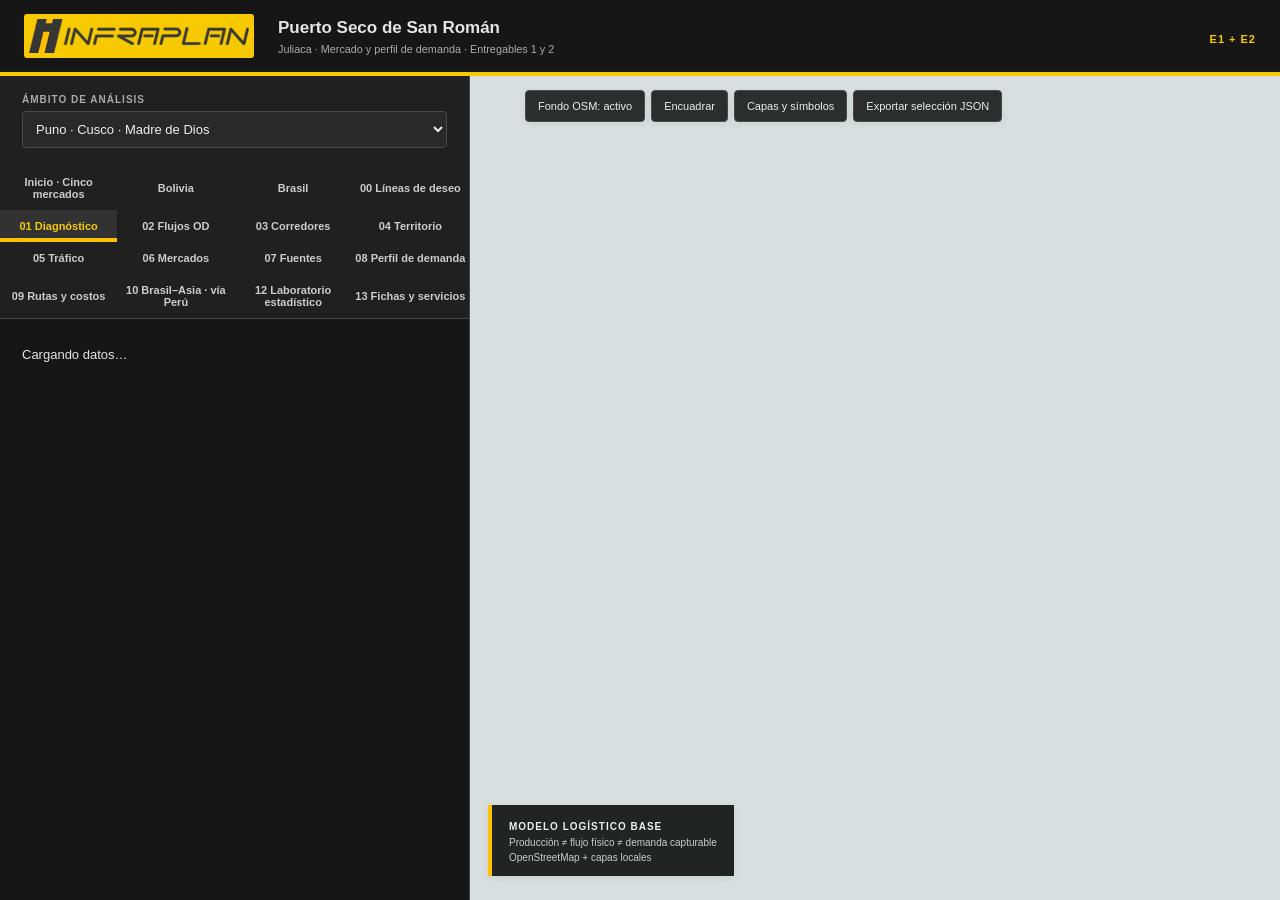
==== commit 598a8bd2: "Add files via upload" ====
--- a/index.html
+++ b/index.html
@@ -1,6 +1,6 @@
-<!doctype html><html lang="es"><head><meta charset="utf-8"><meta name="viewport" content="width=device-width,initial-scale=1"><title>INFRAPLAN · Mercado y demanda E1–E2</title><link rel="stylesheet" href="vendor/leaflet.css"><link rel="stylesheet" href="style.css"><link rel="stylesheet" href="e2/laboratorio/laboratorio.css"><link rel="stylesheet" href="e2/laboratorio/motor_e2.css"><link rel="stylesheet" href="e2/fichas/fichas_cadenas.css?v=contraste-31oct2026"><link rel="stylesheet" href="e2/laboratorio/radar_parametros.css"><link rel="stylesheet" href="e2/tarifas/cuiaba.css"></head><body>
+<!doctype html><html lang="es"><head><meta charset="utf-8"><meta name="viewport" content="width=device-width,initial-scale=1"><title>INFRAPLAN · Mercado y demanda E1–E2</title><link rel="stylesheet" href="vendor/leaflet.css"><link rel="stylesheet" href="style.css"><link rel="stylesheet" href="e2/laboratorio/laboratorio.css"><link rel="stylesheet" href="e2/laboratorio/motor_e2.css"><link rel="stylesheet" href="e2/fichas/fichas_cadenas.css"><link rel="stylesheet" href="e2/laboratorio/radar_parametros.css"><link rel="stylesheet" href="e2/tarifas/cuiaba.css"></head><body>
 <header><div class="brand"><img src="logo.png" alt="INFRAPLAN"></div><div><b>Puerto Seco de San Román</b><small>Juliaca · Mercado y perfil de demanda · Entregables 1 y 2</small></div><span class="edition"><b>E1 + E2</b></span></header>
 <aside><div class="scope"><label for="region">ÁMBITO DE ANÁLISIS</label><select id="region"><option value="CORE">Puno · Cusco · Madre de Dios</option><option value="ALL">Macro-sur ampliado</option><option>PUNO</option><option>CUSCO</option><option>MADRE DE DIOS</option><option>AREQUIPA</option><option>MOQUEGUA</option><option>TACNA</option></select></div>
 <nav><button data-tab="sintesis">Inicio · Cinco mercados</button><button data-tab="bolivia">Bolivia</button><button data-tab="brasil">Brasil</button><button data-tab="deseo">00 Líneas de deseo</button><button data-tab="diagnostico" class="active">01 Diagnóstico</button><button data-tab="flujos">02 Flujos OD</button><button data-tab="cadenas">03 Corredores</button><button data-tab="territorio">04 Territorio</button><button data-tab="trafico">05 Tráfico</button><button data-tab="mercados">06 Mercados</button><button data-tab="control">07 Fuentes</button><button data-tab="e2_perfil">08 Perfil de demanda</button><button data-tab="e2_rutas">09 Rutas y costos</button><button data-tab="e2_mercados">10 Brasil–Asia · vía Perú</button></nav><div id="content"><p>Cargando datos…</p></div></aside>
 <main><div id="map"></div><div class="maptools"><button id="baseBtn">Fondo OSM: activo</button><button id="fit">Encuadrar</button><button id="layersBtn">Capas y símbolos</button><button id="export">Exportar selección JSON</button></div><div id="layers" hidden></div><div class="mapnote"><b>MODELO LOGÍSTICO BASE</b><span>Producción ≠ flujo físico ≠ demanda capturable</span><span id="mapstatus">OpenStreetMap + capas locales</span></div><div id="detail" hidden><button id="close">×</button><div id="detailbody"></div></div></main>
-<script src="vendor/leaflet.js"></script><script src="vendor/plotly.min.js"></script><script src="app.js"></script><script src="extension.js"></script><script src="deseo.js"></script><script src="composicion.js"></script><script src="multinacional.js"></script><script src="actualizacion_gis.js"></script><script src="e2/e2_extension.js"></script><link rel="stylesheet" href="e2/e2_extension.css"><script src="e2/laboratorio/motor_e2_data.js"></script><script src="e2/laboratorio/parametro_almacenaje_v14.js"></script><script src="e2/laboratorio/motor_calculo.js"></script><script src="e2/laboratorio/laboratorio_motor.js"></script><script src="e2/fichas/fichas_cadenas.js"></script><script src="e2/laboratorio/diccionario_parametros.js"></script><link rel="stylesheet" href="e2/laboratorio/diccionario_parametros.css"><script src="e2/laboratorio/radar_parametros.js"></script><link rel="stylesheet" href="e2/asia/asia_integracion.css?v=contraste-31oct2026"><script src="e2/asia/asia_integracion.js"></script></body></html>
+<script src="vendor/leaflet.js"></script><script src="vendor/plotly.min.js"></script><script src="app.js"></script><script src="extension.js"></script><script src="deseo.js"></script><script src="composicion.js"></script><script src="multinacional.js"></script><script src="actualizacion_gis.js"></script><script src="e2/e2_extension.js"></script><link rel="stylesheet" href="e2/e2_extension.css"><script src="e2/laboratorio/motor_e2_data.js"></script><script src="e2/laboratorio/parametro_almacenaje_v14.js"></script><script src="e2/laboratorio/motor_calculo.js"></script><script src="e2/laboratorio/laboratorio_motor.js"></script><script src="e2/fichas/fichas_cadenas.js"></script><script src="e2/laboratorio/diccionario_parametros.js"></script><link rel="stylesheet" href="e2/laboratorio/diccionario_parametros.css"><script src="e2/laboratorio/radar_parametros.js"></script><link rel="stylesheet" href="e2/asia/asia_integracion.css"><script src="e2/asia/asia_integracion.js"></script></body></html>
--- a/e2/fichas/fichas_cadenas.css
+++ b/e2/fichas/fichas_cadenas.css
@@ -9,3 +9,41 @@
 .e2fSide{color:#edf1f6}.e2fSide h1{color:#f4c529;font-size:19px}.e2fSide p{font-size:11px;line-height:1.5}.e2fSide label{display:block;color:#e4e9f0;font-size:11px;margin:14px 0 5px}.e2fSide input,.e2fSide select{width:100%;accent-color:#e3b120}.e2fSide select{background:#fff;color:#26374a;padding:9px;border-radius:5px}.e2fSide input[type=range]{margin:2px 0}.e2fSide button{border:1px solid #b4891b;background:#ffc92b;padding:10px;margin:14px 0;cursor:pointer;font-weight:700;border-radius:5px;width:100%;color:#1f2b39}.e2fSide .e2fWarning{padding:11px;margin:13px 0;background:#313c4a;border-left:3px solid #e7bf4b}.e2fSide .e2fWarning p{color:#edf1f6}
 @media(max-width:1150px){#e2fStage .e2fLeft{width:70%}#e2fStage .e2fKpis{grid-template-columns:repeat(2,1fr)}}
 @media(max-width:750px){#e2fStage .e2fLeft{width:100%}#e2fStage .e2fTwo{grid-template-columns:1fr}}
+
+
+/* LEGIBILIDAD E2 — ficha de cadena: herencia del tema global oscuro corregida. */
+#e2fStage .e2fScroll {
+  background:#ffffff;
+  border-color:#dbe3eb;
+}
+#e2fStage .e2fScroll table {
+  background:#ffffff;
+  color:#24364a;
+  font-size:11px;
+  font-variant-numeric:tabular-nums;
+}
+#e2fStage .e2fScroll table thead th {
+  background:#253342;
+  color:#ffffff;
+  border-bottom:2px solid #d5a400;
+  line-height:1.4;
+  padding:9px 8px;
+}
+#e2fStage .e2fScroll table tbody td {
+  background:#ffffff;
+  color:#26374a;
+  border-bottom:1px solid #e3e8ee;
+  padding:9px 8px;
+  line-height:1.45;
+}
+#e2fStage .e2fScroll table tbody tr:nth-child(even) td {
+  background:#f0f4f7;
+}
+#e2fStage .e2fScroll table tbody tr:hover td {
+  background:#fff5d9;
+}
+/* Conservar señales económicas legibles, incluso en filas alternadas. */
+#e2fStage .e2fScroll table tbody td.e2fNegative {color:#a52c29!important;font-weight:700;}
+#e2fStage .e2fScroll table tbody td.e2fPositive {color:#096a4b!important;font-weight:700;}
+#e2fStage .e2fScroll table tbody td:first-child {font-weight:600;overflow-wrap:anywhere;}
+#e2fStage .e2fScroll {max-width:100%;}
--- a/e2/asia/asia_integracion.css
+++ b/e2/asia/asia_integracion.css
@@ -1,2 +1,72 @@
 
 .e2asia-panel{margin:14px 0;background:#24282b;border:1px solid #606160;border-left:4px solid #f5c400;border-radius:5px;padding:13px;color:#f4f4f4}.e2asia-panel h2,.e2asia-panel h3{color:#f5c400;margin:4px 0 9px}.e2asia-panel p{color:#ccd8dc;font-size:12px;line-height:1.5;margin:6px 0}.e2asia-panel label{display:block;color:#f1f2f3;font-size:11px;font-weight:650;margin:12px 0 3px}.e2asia-panel input[type=range]{display:block;width:100%;accent-color:#f5c400}.e2asia-controls{display:grid;grid-template-columns:repeat(2,minmax(0,1fr));gap:4px 12px}.e2asia-metrics{display:grid;grid-template-columns:repeat(2,minmax(0,1fr));gap:9px;margin:12px 0}.e2asia-metric{background:#fff6d5;border-radius:4px;padding:9px;color:#162f40}.e2asia-metric small{display:block;color:#466070;font-size:10px}.e2asia-metric strong{display:block;font-size:18px;color:#19435d}.e2asia-table{width:100%;border-collapse:collapse;font-size:11px}.e2asia-table th,.e2asia-table td{padding:7px 5px;border-bottom:1px solid #545a5e;text-align:right}.e2asia-table td:first-child,.e2asia-table th:first-child{text-align:left}.e2asia-table th{color:#ffd541}.e2asia-panel .e2asia-note{font-size:11px;color:#dae2e4;border-top:1px solid #5b5b5b;margin-top:12px;padding-top:8px}.e2asia-panel button{border:1px solid #d1a100;border-radius:4px;background:#f5c400;color:#1b2630;font-weight:700;padding:6px 8px;cursor:pointer;margin-top:7px}.e2asia-panel select{background:#24292d;color:#f5c400;border:1px solid #777;border-radius:4px;padding:6px;width:100%}.e2asia-lab{background:#f6f8fa;border:1px solid #d5dde2;border-left:4px solid #d5a400;color:#24394c;padding:15px;border-radius:6px}.e2asia-lab h3{color:#24394c}.e2asia-lab p{color:#456}.e2asia-lab .e2asia-controls label{color:#24394c}.e2asia-lab .e2asia-table th{color:#1f4961}.e2asia-lab .e2asia-table td{border-color:#ccd5dd}.e2asia-lab .e2asia-note{color:#4a606f;border-color:#ccd5dd}.e2asia-lab select{color:#19364c;background:white}.e2asia-lab .e2asia-metric{border:1px solid #e0d9b7}@media(max-width:450px){.e2asia-controls{grid-template-columns:1fr}.e2asia-metrics{grid-template-columns:1fr}}
+
+
+/* LEGIBILIDAD E2 — tablas Brasil–Asia. Evita fondo global #202020 con texto oscuro. */
+.e2asia-panel .e2asia-table {
+  width:100%;
+  font-size:12px;
+  font-variant-numeric:tabular-nums;
+  border-collapse:collapse;
+}
+.e2asia-panel .e2asia-table th,
+.e2asia-panel .e2asia-table td {
+  padding:9px 10px;
+  line-height:1.45;
+  vertical-align:middle;
+}
+/* Ficha oscura: texto claro, fondo oscuro, cabecera de alto contraste. */
+.e2asia-panel:not(.e2asia-lab) .e2asia-table {
+  background:#252c33;
+  color:#f4f7fa;
+}
+.e2asia-panel:not(.e2asia-lab) .e2asia-table thead th {
+  background:#162633;
+  color:#ffe06c;
+  border-bottom:2px solid #f4c12b;
+}
+.e2asia-panel:not(.e2asia-lab) .e2asia-table tbody td {
+  background:#252c33;
+  color:#f4f7fa;
+  border-bottom:1px solid #54606a;
+}
+.e2asia-panel:not(.e2asia-lab) .e2asia-table tbody tr:nth-child(even) td {
+  background:#313941;
+}
+.e2asia-panel:not(.e2asia-lab) .e2asia-table tbody tr:hover td {
+  background:#384753;
+}
+/* Laboratorio claro: encabezados azul marino + texto oscuro sobre blanco. */
+.e2asia-lab .e2asia-table {
+  background:#ffffff;
+  color:#24364a;
+  border:1px solid #cbd5df;
+}
+.e2asia-lab .e2asia-table thead th {
+  background:#233445;
+  color:#ffffff;
+  border-bottom:2px solid #d5a400;
+}
+.e2asia-lab .e2asia-table tbody td {
+  background:#ffffff;
+  color:#24364a;
+  border-bottom:1px solid #d6dfe8;
+}
+.e2asia-lab .e2asia-table tbody tr:nth-child(even) td {
+  background:#eef3f7;
+}
+.e2asia-lab .e2asia-table tbody tr:hover td {
+  background:#fff5cf;
+}
+.e2asia-lab label,
+.e2asia-lab .e2asia-controls label {
+  color:#24364a;
+}
+.e2asia-panel .e2asia-table td:first-child {
+  overflow-wrap:anywhere;
+}
+@media (max-width:650px) {
+  .e2asia-panel .e2asia-table {font-size:11px;}
+  .e2asia-panel .e2asia-table th,
+  .e2asia-panel .e2asia-table td {padding:7px 5px;}
+}
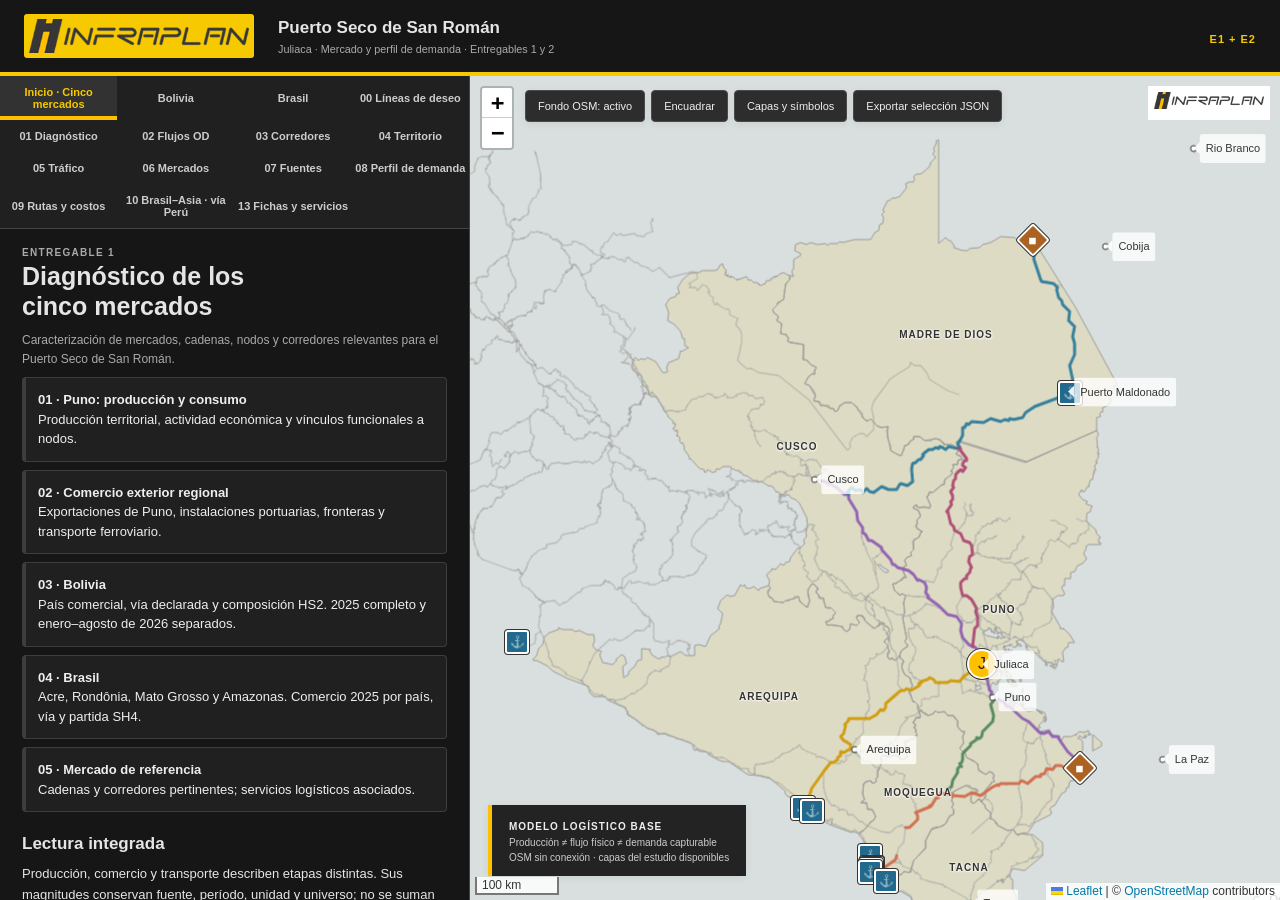
==== commit e6716cea: "Add files via upload" ====
--- a/index.html
+++ b/index.html
@@ -1,6 +1,6 @@
-<!doctype html><html lang="es"><head><meta charset="utf-8"><meta name="viewport" content="width=device-width,initial-scale=1"><title>INFRAPLAN · Mercado y demanda E1–E2</title><link rel="stylesheet" href="vendor/leaflet.css"><link rel="stylesheet" href="style.css"><link rel="stylesheet" href="e2/laboratorio/laboratorio.css"><link rel="stylesheet" href="e2/laboratorio/motor_e2.css"><link rel="stylesheet" href="e2/fichas/fichas_cadenas.css"><link rel="stylesheet" href="e2/laboratorio/radar_parametros.css"><link rel="stylesheet" href="e2/tarifas/cuiaba.css"></head><body>
+<!doctype html><html lang="es"><head><meta charset="utf-8"><meta name="viewport" content="width=device-width,initial-scale=1"><title>INFRAPLAN · Mercado y demanda E1–E2</title><link rel="stylesheet" href="vendor/leaflet.css"><link rel="stylesheet" href="style.css"><link rel="stylesheet" href="e2/laboratorio/laboratorio.css"><link rel="stylesheet" href="e2/laboratorio/motor_e2.css"><link rel="stylesheet" href="e2/fichas/fichas_cadenas.css"><link rel="stylesheet" href="e2/laboratorio/radar_parametros.css"><link rel="stylesheet" href="e2/tarifas/cuiaba.css"><link rel="stylesheet" href="e2/competitividad_t/competitividad_t.css"></head><body>
 <header><div class="brand"><img src="logo.png" alt="INFRAPLAN"></div><div><b>Puerto Seco de San Román</b><small>Juliaca · Mercado y perfil de demanda · Entregables 1 y 2</small></div><span class="edition"><b>E1 + E2</b></span></header>
 <aside><div class="scope"><label for="region">ÁMBITO DE ANÁLISIS</label><select id="region"><option value="CORE">Puno · Cusco · Madre de Dios</option><option value="ALL">Macro-sur ampliado</option><option>PUNO</option><option>CUSCO</option><option>MADRE DE DIOS</option><option>AREQUIPA</option><option>MOQUEGUA</option><option>TACNA</option></select></div>
 <nav><button data-tab="sintesis">Inicio · Cinco mercados</button><button data-tab="bolivia">Bolivia</button><button data-tab="brasil">Brasil</button><button data-tab="deseo">00 Líneas de deseo</button><button data-tab="diagnostico" class="active">01 Diagnóstico</button><button data-tab="flujos">02 Flujos OD</button><button data-tab="cadenas">03 Corredores</button><button data-tab="territorio">04 Territorio</button><button data-tab="trafico">05 Tráfico</button><button data-tab="mercados">06 Mercados</button><button data-tab="control">07 Fuentes</button><button data-tab="e2_perfil">08 Perfil de demanda</button><button data-tab="e2_rutas">09 Rutas y costos</button><button data-tab="e2_mercados">10 Brasil–Asia · vía Perú</button></nav><div id="content"><p>Cargando datos…</p></div></aside>
 <main><div id="map"></div><div class="maptools"><button id="baseBtn">Fondo OSM: activo</button><button id="fit">Encuadrar</button><button id="layersBtn">Capas y símbolos</button><button id="export">Exportar selección JSON</button></div><div id="layers" hidden></div><div class="mapnote"><b>MODELO LOGÍSTICO BASE</b><span>Producción ≠ flujo físico ≠ demanda capturable</span><span id="mapstatus">OpenStreetMap + capas locales</span></div><div id="detail" hidden><button id="close">×</button><div id="detailbody"></div></div></main>
-<script src="vendor/leaflet.js"></script><script src="vendor/plotly.min.js"></script><script src="app.js"></script><script src="extension.js"></script><script src="deseo.js"></script><script src="composicion.js"></script><script src="multinacional.js"></script><script src="actualizacion_gis.js"></script><script src="e2/e2_extension.js"></script><link rel="stylesheet" href="e2/e2_extension.css"><script src="e2/laboratorio/motor_e2_data.js"></script><script src="e2/laboratorio/parametro_almacenaje_v14.js"></script><script src="e2/laboratorio/motor_calculo.js"></script><script src="e2/laboratorio/laboratorio_motor.js"></script><script src="e2/fichas/fichas_cadenas.js"></script><script src="e2/laboratorio/diccionario_parametros.js"></script><link rel="stylesheet" href="e2/laboratorio/diccionario_parametros.css"><script src="e2/laboratorio/radar_parametros.js"></script><link rel="stylesheet" href="e2/asia/asia_integracion.css"><script src="e2/asia/asia_integracion.js"></script></body></html>
+<script src="vendor/leaflet.js"></script><script src="vendor/plotly.min.js"></script><script src="app.js"></script><script src="extension.js"></script><script src="deseo.js"></script><script src="composicion.js"></script><script src="multinacional.js"></script><script src="actualizacion_gis.js"></script><script src="e2/e2_extension.js"></script><link rel="stylesheet" href="e2/e2_extension.css"><script src="e2/laboratorio/motor_e2_data.js"></script><script src="e2/laboratorio/motor_e2_data_parte_01.js"></script><script src="e2/laboratorio/motor_e2_data_parte_02.js"></script><script src="e2/laboratorio/motor_e2_data_parte_03.js"></script><script src="e2/laboratorio/motor_e2_data_parte_04.js"></script><script src="e2/laboratorio/parametro_almacenaje_v14.js"></script><script src="e2/laboratorio/motor_calculo.js"></script><script src="e2/laboratorio/laboratorio_motor.js"></script><script src="e2/fichas/fichas_cadenas.js"></script><script src="e2/laboratorio/diccionario_parametros.js"></script><link rel="stylesheet" href="e2/laboratorio/diccionario_parametros.css"><script src="e2/laboratorio/radar_parametros.js"></script><link rel="stylesheet" href="e2/asia/asia_integracion.css"><script src="e2/asia/asia_integracion.js"></script><script src="e2/competitividad_t/competitividad_t.js"></script></body></html>
--- a/e2/fichas/fichas_cadenas.css
+++ b/e2/fichas/fichas_cadenas.css
@@ -9,41 +9,3 @@
 .e2fSide{color:#edf1f6}.e2fSide h1{color:#f4c529;font-size:19px}.e2fSide p{font-size:11px;line-height:1.5}.e2fSide label{display:block;color:#e4e9f0;font-size:11px;margin:14px 0 5px}.e2fSide input,.e2fSide select{width:100%;accent-color:#e3b120}.e2fSide select{background:#fff;color:#26374a;padding:9px;border-radius:5px}.e2fSide input[type=range]{margin:2px 0}.e2fSide button{border:1px solid #b4891b;background:#ffc92b;padding:10px;margin:14px 0;cursor:pointer;font-weight:700;border-radius:5px;width:100%;color:#1f2b39}.e2fSide .e2fWarning{padding:11px;margin:13px 0;background:#313c4a;border-left:3px solid #e7bf4b}.e2fSide .e2fWarning p{color:#edf1f6}
 @media(max-width:1150px){#e2fStage .e2fLeft{width:70%}#e2fStage .e2fKpis{grid-template-columns:repeat(2,1fr)}}
 @media(max-width:750px){#e2fStage .e2fLeft{width:100%}#e2fStage .e2fTwo{grid-template-columns:1fr}}
-
-
-/* LEGIBILIDAD E2 — ficha de cadena: herencia del tema global oscuro corregida. */
-#e2fStage .e2fScroll {
-  background:#ffffff;
-  border-color:#dbe3eb;
-}
-#e2fStage .e2fScroll table {
-  background:#ffffff;
-  color:#24364a;
-  font-size:11px;
-  font-variant-numeric:tabular-nums;
-}
-#e2fStage .e2fScroll table thead th {
-  background:#253342;
-  color:#ffffff;
-  border-bottom:2px solid #d5a400;
-  line-height:1.4;
-  padding:9px 8px;
-}
-#e2fStage .e2fScroll table tbody td {
-  background:#ffffff;
-  color:#26374a;
-  border-bottom:1px solid #e3e8ee;
-  padding:9px 8px;
-  line-height:1.45;
-}
-#e2fStage .e2fScroll table tbody tr:nth-child(even) td {
-  background:#f0f4f7;
-}
-#e2fStage .e2fScroll table tbody tr:hover td {
-  background:#fff5d9;
-}
-/* Conservar señales económicas legibles, incluso en filas alternadas. */
-#e2fStage .e2fScroll table tbody td.e2fNegative {color:#a52c29!important;font-weight:700;}
-#e2fStage .e2fScroll table tbody td.e2fPositive {color:#096a4b!important;font-weight:700;}
-#e2fStage .e2fScroll table tbody td:first-child {font-weight:600;overflow-wrap:anywhere;}
-#e2fStage .e2fScroll {max-width:100%;}
--- a/e2/laboratorio/radar_parametros.css
+++ b/e2/laboratorio/radar_parametros.css
@@ -0,0 +1,18 @@
+/* Controlador paramétrico aditivo: no modifica la identidad del WebGIS E1/V8 */
+.e2-radar-panel{border:1px solid #697582;border-top:3px solid #f6be2c;border-radius:8px;background:#202b35;color:#f2f6f9;padding:10px;margin:12px 0}
+.e2-radar-top{display:flex;justify-content:space-between;align-items:center;gap:6px;color:#ffd342;font-size:12px}
+.e2-radar-top span{font-size:10px;font-weight:bold;background:#324250;color:#f9d978;padding:2px 6px;border-radius:4px}
+.e2-radar-help,.e2-radar-foot{font-size:10.5px;line-height:1.5;color:#e1e6eb;margin:7px 0}
+#e2-radar-svg{width:100%;max-width:380px;height:auto;display:block;margin:auto;touch-action:none}
+.e2-radar-axis{display:grid;grid-template-columns:1fr 1fr;gap:8px 7px}
+.e2-axis-line{min-width:0;background:#2d3a46;border:1px solid #455869;border-radius:5px;padding:5px}
+.e2-radar-panel .e2-axis-line label{font-size:10px;color:#dbe4e9;margin:0}
+.e2-axis-line select{width:100%;min-width:0;margin-top:3px;background:#fff;color:#1b2b37;border:1px solid #aab5bf;font-size:10px;padding:3px;border-radius:4px}
+.e2-axis-line output{display:block;margin-top:4px;font-size:10px;color:#ffd94d;word-break:break-word}
+.e2-radar-compare{display:grid;grid-template-columns:repeat(3,1fr);gap:4px;margin:10px 0}
+.e2-radar-compare div{background:#34424f;border-radius:4px;padding:5px;min-width:0}
+.e2-radar-compare small{display:block;font-size:9px;color:#d5dde3}
+.e2-radar-compare strong{font-size:11px;color:#fff;word-wrap:break-word}
+.e2-radar-panel #e2-radar-reset{width:100%;font-size:11px;margin-top:5px}
+#e2labStage .e2v14-views{display:flex;gap:8px;align-items:center;color:#44556d;margin-bottom:8px}
+#e2labStage .e2v14-views select{border:1px solid #b4c2ce;border-radius:5px;background:white;padding:5px;color:#223348}
--- a/e2/tarifas/cuiaba.css
+++ b/e2/tarifas/cuiaba.css
@@ -0,0 +1,7 @@
+.e2-tarifario-unico{border-left:3px solid #e4b832!important;padding-left:10px!important}
+.e2-tarifario-vivo{overflow-x:auto;margin:9px 0 7px}
+.e2-tarifa-tabla{font-size:11px;line-height:1.45;width:100%;border-collapse:collapse;text-align:left}
+.e2-tarifa-tabla th,.e2-tarifa-tabla td{padding:5px 6px;border-bottom:1px solid #d7e1e7}
+.e2-tarifa-tabla th{background:#172a35;color:#fff;white-space:nowrap}
+.e2-tarifa-tabla tr:nth-child(2n){background:#f0f5f7}
+.e2-tarifario-unico a{color:#1978a9;text-decoration:underline}
--- a/e2/asia/asia_integracion.css
+++ b/e2/asia/asia_integracion.css
@@ -1,72 +1,2 @@
 
 .e2asia-panel{margin:14px 0;background:#24282b;border:1px solid #606160;border-left:4px solid #f5c400;border-radius:5px;padding:13px;color:#f4f4f4}.e2asia-panel h2,.e2asia-panel h3{color:#f5c400;margin:4px 0 9px}.e2asia-panel p{color:#ccd8dc;font-size:12px;line-height:1.5;margin:6px 0}.e2asia-panel label{display:block;color:#f1f2f3;font-size:11px;font-weight:650;margin:12px 0 3px}.e2asia-panel input[type=range]{display:block;width:100%;accent-color:#f5c400}.e2asia-controls{display:grid;grid-template-columns:repeat(2,minmax(0,1fr));gap:4px 12px}.e2asia-metrics{display:grid;grid-template-columns:repeat(2,minmax(0,1fr));gap:9px;margin:12px 0}.e2asia-metric{background:#fff6d5;border-radius:4px;padding:9px;color:#162f40}.e2asia-metric small{display:block;color:#466070;font-size:10px}.e2asia-metric strong{display:block;font-size:18px;color:#19435d}.e2asia-table{width:100%;border-collapse:collapse;font-size:11px}.e2asia-table th,.e2asia-table td{padding:7px 5px;border-bottom:1px solid #545a5e;text-align:right}.e2asia-table td:first-child,.e2asia-table th:first-child{text-align:left}.e2asia-table th{color:#ffd541}.e2asia-panel .e2asia-note{font-size:11px;color:#dae2e4;border-top:1px solid #5b5b5b;margin-top:12px;padding-top:8px}.e2asia-panel button{border:1px solid #d1a100;border-radius:4px;background:#f5c400;color:#1b2630;font-weight:700;padding:6px 8px;cursor:pointer;margin-top:7px}.e2asia-panel select{background:#24292d;color:#f5c400;border:1px solid #777;border-radius:4px;padding:6px;width:100%}.e2asia-lab{background:#f6f8fa;border:1px solid #d5dde2;border-left:4px solid #d5a400;color:#24394c;padding:15px;border-radius:6px}.e2asia-lab h3{color:#24394c}.e2asia-lab p{color:#456}.e2asia-lab .e2asia-controls label{color:#24394c}.e2asia-lab .e2asia-table th{color:#1f4961}.e2asia-lab .e2asia-table td{border-color:#ccd5dd}.e2asia-lab .e2asia-note{color:#4a606f;border-color:#ccd5dd}.e2asia-lab select{color:#19364c;background:white}.e2asia-lab .e2asia-metric{border:1px solid #e0d9b7}@media(max-width:450px){.e2asia-controls{grid-template-columns:1fr}.e2asia-metrics{grid-template-columns:1fr}}
-
-
-/* LEGIBILIDAD E2 — tablas Brasil–Asia. Evita fondo global #202020 con texto oscuro. */
-.e2asia-panel .e2asia-table {
-  width:100%;
-  font-size:12px;
-  font-variant-numeric:tabular-nums;
-  border-collapse:collapse;
-}
-.e2asia-panel .e2asia-table th,
-.e2asia-panel .e2asia-table td {
-  padding:9px 10px;
-  line-height:1.45;
-  vertical-align:middle;
-}
-/* Ficha oscura: texto claro, fondo oscuro, cabecera de alto contraste. */
-.e2asia-panel:not(.e2asia-lab) .e2asia-table {
-  background:#252c33;
-  color:#f4f7fa;
-}
-.e2asia-panel:not(.e2asia-lab) .e2asia-table thead th {
-  background:#162633;
-  color:#ffe06c;
-  border-bottom:2px solid #f4c12b;
-}
-.e2asia-panel:not(.e2asia-lab) .e2asia-table tbody td {
-  background:#252c33;
-  color:#f4f7fa;
-  border-bottom:1px solid #54606a;
-}
-.e2asia-panel:not(.e2asia-lab) .e2asia-table tbody tr:nth-child(even) td {
-  background:#313941;
-}
-.e2asia-panel:not(.e2asia-lab) .e2asia-table tbody tr:hover td {
-  background:#384753;
-}
-/* Laboratorio claro: encabezados azul marino + texto oscuro sobre blanco. */
-.e2asia-lab .e2asia-table {
-  background:#ffffff;
-  color:#24364a;
-  border:1px solid #cbd5df;
-}
-.e2asia-lab .e2asia-table thead th {
-  background:#233445;
-  color:#ffffff;
-  border-bottom:2px solid #d5a400;
-}
-.e2asia-lab .e2asia-table tbody td {
-  background:#ffffff;
-  color:#24364a;
-  border-bottom:1px solid #d6dfe8;
-}
-.e2asia-lab .e2asia-table tbody tr:nth-child(even) td {
-  background:#eef3f7;
-}
-.e2asia-lab .e2asia-table tbody tr:hover td {
-  background:#fff5cf;
-}
-.e2asia-lab label,
-.e2asia-lab .e2asia-controls label {
-  color:#24364a;
-}
-.e2asia-panel .e2asia-table td:first-child {
-  overflow-wrap:anywhere;
-}
-@media (max-width:650px) {
-  .e2asia-panel .e2asia-table {font-size:11px;}
-  .e2asia-panel .e2asia-table th,
-  .e2asia-panel .e2asia-table td {padding:7px 5px;}
-}
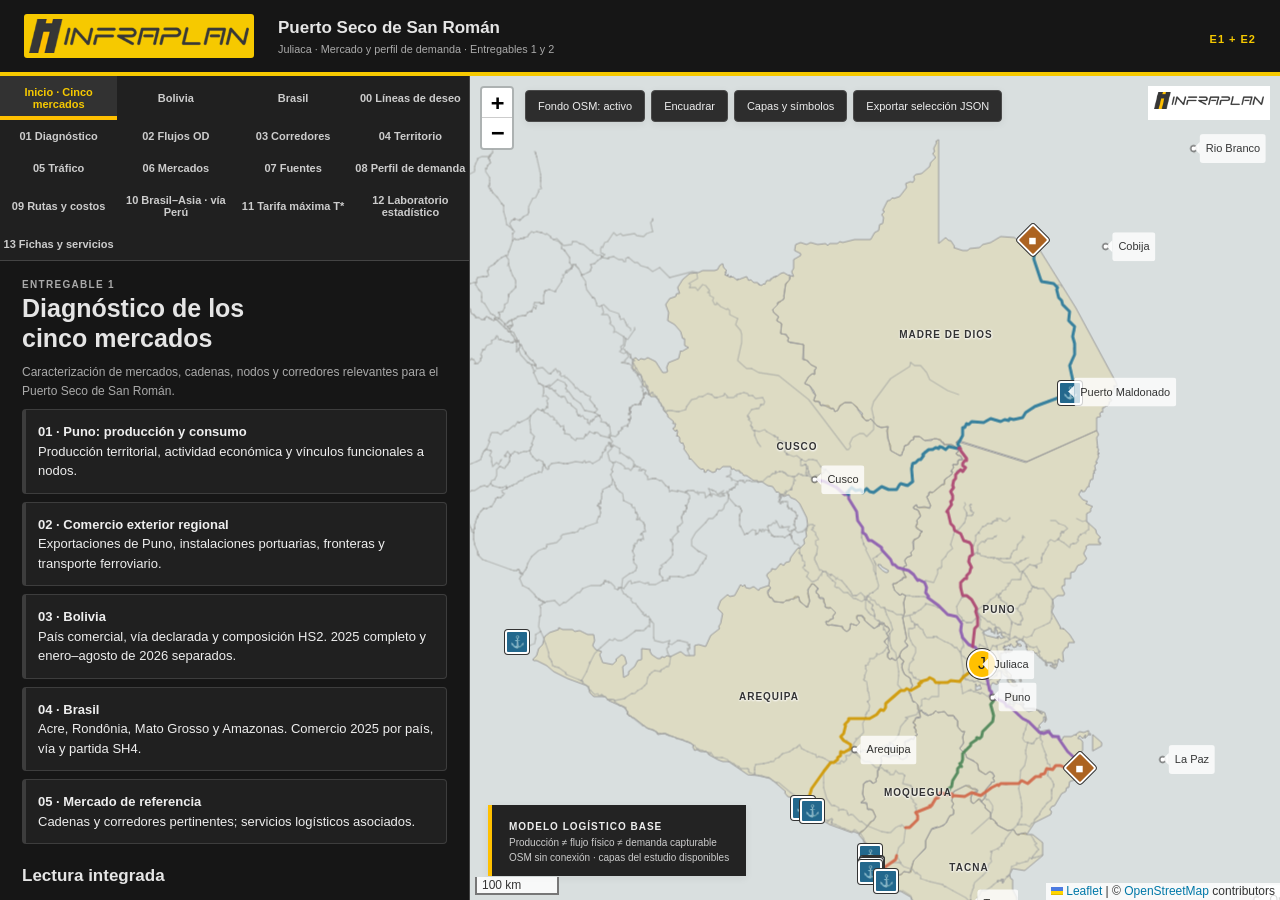
==== commit f340a7ac: "Add files via upload" ====
--- a/index.html
+++ b/index.html
@@ -3,4 +3,4 @@
 <aside><div class="scope"><label for="region">ÁMBITO DE ANÁLISIS</label><select id="region"><option value="CORE">Puno · Cusco · Madre de Dios</option><option value="ALL">Macro-sur ampliado</option><option>PUNO</option><option>CUSCO</option><option>MADRE DE DIOS</option><option>AREQUIPA</option><option>MOQUEGUA</option><option>TACNA</option></select></div>
 <nav><button data-tab="sintesis">Inicio · Cinco mercados</button><button data-tab="bolivia">Bolivia</button><button data-tab="brasil">Brasil</button><button data-tab="deseo">00 Líneas de deseo</button><button data-tab="diagnostico" class="active">01 Diagnóstico</button><button data-tab="flujos">02 Flujos OD</button><button data-tab="cadenas">03 Corredores</button><button data-tab="territorio">04 Territorio</button><button data-tab="trafico">05 Tráfico</button><button data-tab="mercados">06 Mercados</button><button data-tab="control">07 Fuentes</button><button data-tab="e2_perfil">08 Perfil de demanda</button><button data-tab="e2_rutas">09 Rutas y costos</button><button data-tab="e2_mercados">10 Brasil–Asia · vía Perú</button></nav><div id="content"><p>Cargando datos…</p></div></aside>
 <main><div id="map"></div><div class="maptools"><button id="baseBtn">Fondo OSM: activo</button><button id="fit">Encuadrar</button><button id="layersBtn">Capas y símbolos</button><button id="export">Exportar selección JSON</button></div><div id="layers" hidden></div><div class="mapnote"><b>MODELO LOGÍSTICO BASE</b><span>Producción ≠ flujo físico ≠ demanda capturable</span><span id="mapstatus">OpenStreetMap + capas locales</span></div><div id="detail" hidden><button id="close">×</button><div id="detailbody"></div></div></main>
-<script src="vendor/leaflet.js"></script><script src="vendor/plotly.min.js"></script><script src="app.js"></script><script src="extension.js"></script><script src="deseo.js"></script><script src="composicion.js"></script><script src="multinacional.js"></script><script src="actualizacion_gis.js"></script><script src="e2/e2_extension.js"></script><link rel="stylesheet" href="e2/e2_extension.css"><script src="e2/laboratorio/motor_e2_data.js"></script><script src="e2/laboratorio/motor_e2_data_parte_01.js"></script><script src="e2/laboratorio/motor_e2_data_parte_02.js"></script><script src="e2/laboratorio/motor_e2_data_parte_03.js"></script><script src="e2/laboratorio/motor_e2_data_parte_04.js"></script><script src="e2/laboratorio/parametro_almacenaje_v14.js"></script><script src="e2/laboratorio/motor_calculo.js"></script><script src="e2/laboratorio/laboratorio_motor.js"></script><script src="e2/fichas/fichas_cadenas.js"></script><script src="e2/laboratorio/diccionario_parametros.js"></script><link rel="stylesheet" href="e2/laboratorio/diccionario_parametros.css"><script src="e2/laboratorio/radar_parametros.js"></script><link rel="stylesheet" href="e2/asia/asia_integracion.css"><script src="e2/asia/asia_integracion.js"></script><script src="e2/competitividad_t/competitividad_t.js"></script></body></html>
+<script src="vendor/leaflet.js"></script><script src="vendor/plotly.min.js"></script><script src="app.js"></script><script src="extension.js"></script><script src="deseo.js"></script><script src="composicion.js"></script><script src="multinacional.js"></script><script src="actualizacion_gis.js"></script><script src="e2/e2_extension.js"></script><link rel="stylesheet" href="e2/e2_extension.css"><script src="e2/laboratorio/motor_e2_data.js"></script><script src="e2/laboratorio/motor_e2_data_parte_01.js"></script><script src="e2/laboratorio/motor_e2_data_parte_02.js"></script><script src="e2/laboratorio/motor_e2_data_parte_03.js"></script><script src="e2/laboratorio/motor_e2_data_parte_04.js"></script><script src="e2/laboratorio/parametro_almacenaje_v14.js"></script><script src="e2/laboratorio/motor_calculo.js"></script><script src="e2/laboratorio/laboratorio_motor.js"></script><script src="e2/fichas/fichas_cadenas.js"></script><script src="e2/laboratorio/diccionario_parametros.js"></script><link rel="stylesheet" href="e2/laboratorio/diccionario_parametros.css"><script src="e2/laboratorio/radar_parametros.js"></script><link rel="stylesheet" href="e2/asia/asia_integracion.css"><script src="e2/asia/asia_integracion.js"></script><script src="e2/competitividad_t/competitividad_t.js"></script><link rel="stylesheet" href="e2/contraste_tablas_e2.css"></body></html>
--- a/e2/competitividad_t/competitividad_t.css
+++ b/e2/competitividad_t/competitividad_t.css
@@ -0,0 +1 @@
+#e2TStage{position:absolute;inset:0;z-index:1200;overflow:auto;background:#f7f9fc;padding:22px 28px;color:#17212b;font:14px/1.55 Inter,Arial,sans-serif}#e2TStage[hidden]{display:none!important}#e2TStage h2{font-size:21px;margin:0 0 5px;color:#17212b}#e2TStage h3{font-size:16px;margin:22px 0 9px;color:#17212b}#e2TStage p{margin:6px 0 11px}#e2TStage .tKpis{display:grid;grid-template-columns:repeat(auto-fit,minmax(170px,1fr));gap:10px}#e2TStage .tKpis article{background:white;padding:13px;border:1px solid #dce4ed;border-radius:9px}#e2TStage .tKpis small{display:block;color:#576b7b;font-size:11px}#e2TStage .tKpis b{font-size:23px}#e2TStage .tcard{background:white;border:1px solid #dce4ed;border-radius:9px;padding:13px;margin-top:14px}#e2TStage .tbar{display:flex;align-items:center;gap:12px;flex-wrap:wrap;margin:10px 0}#e2TStage input,#e2TStage select{padding:6px;border:1px solid #bdcbd9;background:white;border-radius:6px;max-width:110px}#e2TStage .tPlot{height:340px;min-height:300px}#e2TStage .tOverflow{overflow:auto;max-height:400px}#e2TStage table{width:100%;border-collapse:collapse;font-size:11px}#e2TStage th{background:#17212b;color:white;position:sticky;top:0;z-index:1;text-align:left}#e2TStage th,#e2TStage td{border-bottom:1px solid #d9e2ec;padding:6px 7px;white-space:nowrap}#e2TStage tr:nth-child(2n) td{background:#f4f7fa}#e2TStage .tWarn{border-left:3px solid #c89c34;padding:8px 10px;background:#fffbef}#e2TStage .tFine{color:#586776;font-size:11px}#e2TStage button{background:#17212b;color:white;border:none;border-radius:6px;padding:8px 12px;cursor:pointer}
--- a/e2/contraste_tablas_e2.css
+++ b/e2/contraste_tablas_e2.css
@@ -0,0 +1,106 @@
+/* Ajuste localizado de contraste · E1/E2 · 05-11-2026.
+   No altera colores de mapas, datos, cálculos, navegación ni estructura original.
+   Las tablas sobre fondos claros no deben heredar el tema oscuro de las tablas E1. */
+
+/* Brasil–Asia: panel analítico claro del laboratorio, incluidas ambas tablas. */
+#e2asiaLabRoot.e2asia-lab label {
+  color: #263e53;
+}
+#e2asiaLabRoot.e2asia-lab .e2asia-table {
+  background: #ffffff;
+  color: #23394c;
+}
+#e2asiaLabRoot.e2asia-lab .e2asia-table thead th {
+  background: #e8eef4;
+  color: #17344b;
+  border-bottom: 1px solid #bac9d6;
+}
+#e2asiaLabRoot.e2asia-lab .e2asia-table tbody td {
+  background: transparent;
+  color: #253b4e;
+  border-bottom: 1px solid #cbd5df;
+}
+#e2asiaLabRoot.e2asia-lab .e2asia-table tbody tr:nth-child(even) {
+  background: #f2f5f8;
+}
+#e2asiaLabRoot.e2asia-lab .e2asia-table tbody tr:hover {
+  background: #fff4cf;
+}
+
+/* Comparadores de competitividad (T*): tarjetas blancas, texto y controles oscuros. */
+#e2TStage .tcard table {
+  background: #ffffff;
+  color: #24374b;
+}
+#e2TStage .tcard table td {
+  color: #24374b;
+}
+#e2TStage .tcard table th {
+  background: #223449;
+  color: #ffffff;
+}
+#e2TStage input,
+#e2TStage select {
+  background: #ffffff;
+  color: #1d3348;
+}
+#e2TStage .tcard label {
+  color: #34465a;
+}
+
+/* Fichas de las 14 cadenas: productos en el panel de fondo claro. */
+#e2fStage .e2fLeft table {
+  background: #ffffff;
+  color: #25394e;
+}
+#e2fStage .e2fLeft table th {
+  background: #253342;
+  color: #ffffff;
+}
+#e2fStage .e2fLeft table td {
+  background: transparent;
+  color: #25394e;
+}
+#e2fStage .e2fLeft table tbody tr:nth-child(even) {
+  background: #f2f5f8;
+}
+
+/* Laboratorio económico: tarifario vivo y sus controles, sin tocar los gráficos. */
+#e2labStage .e2-tarifa-tabla {
+  background: #ffffff;
+  color: #25394e;
+}
+#e2labStage .e2-tarifa-tabla th {
+  background: #253342;
+  color: #ffffff;
+}
+#e2labStage .e2-tarifa-tabla td {
+  color: #25394e;
+  border-bottom-color: #d8e0e7;
+}
+#e2labStage .e2-tarifa-tabla tbody tr:nth-child(even) {
+  background: #eef3f7;
+}
+#e2labStage select,
+#e2labStage input:not([type="range"]) {
+  color: #24374a;
+  background: #ffffff;
+  border-color: #b8c8d5;
+}
+
+/* Elementos claros del mapa E1: leyenda y tablas ocasionales en popups. */
+.gis-legend {
+  color: #243640;
+}
+.leaflet-popup-content table {
+  color: #243640;
+  background: #ffffff;
+}
+.leaflet-popup-content table th {
+  color: #ffffff;
+  background: #344657;
+}
+.leaflet-popup-content table td {
+  color: #243640;
+  background: #ffffff;
+}
